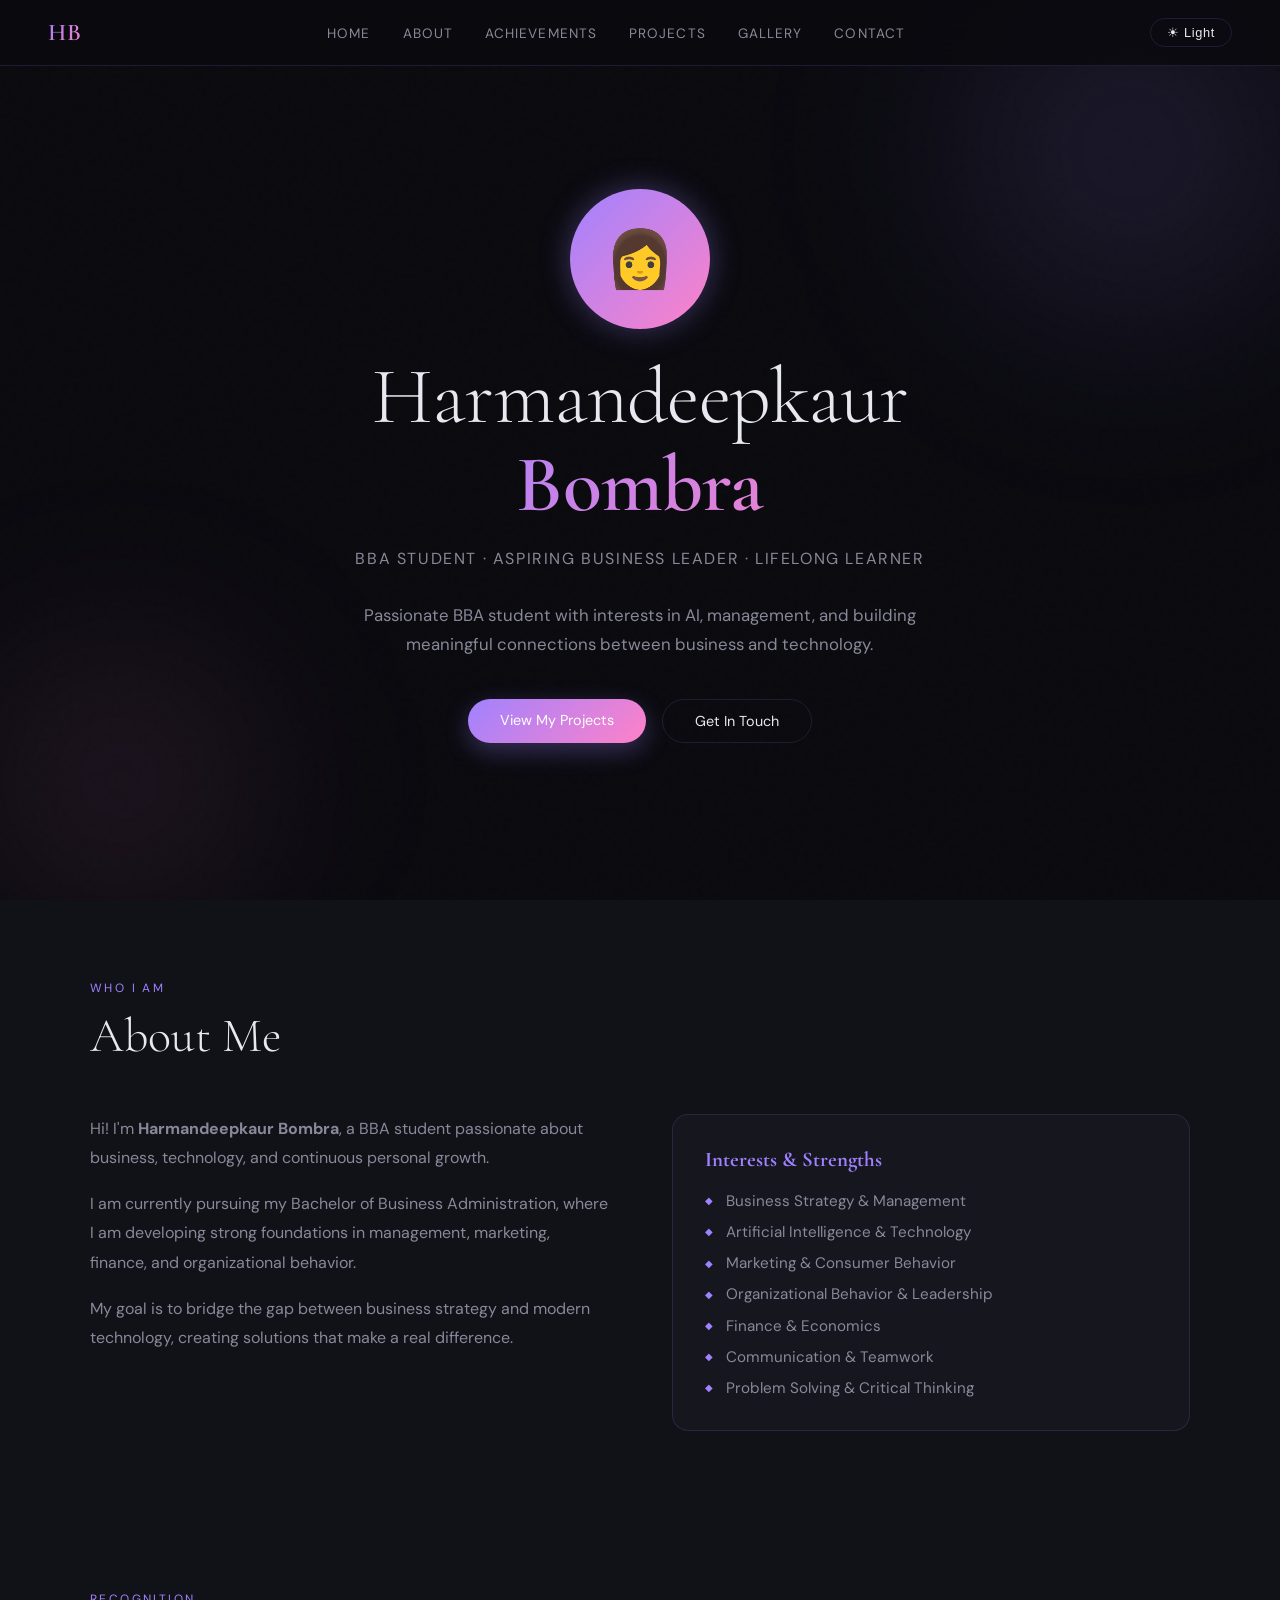
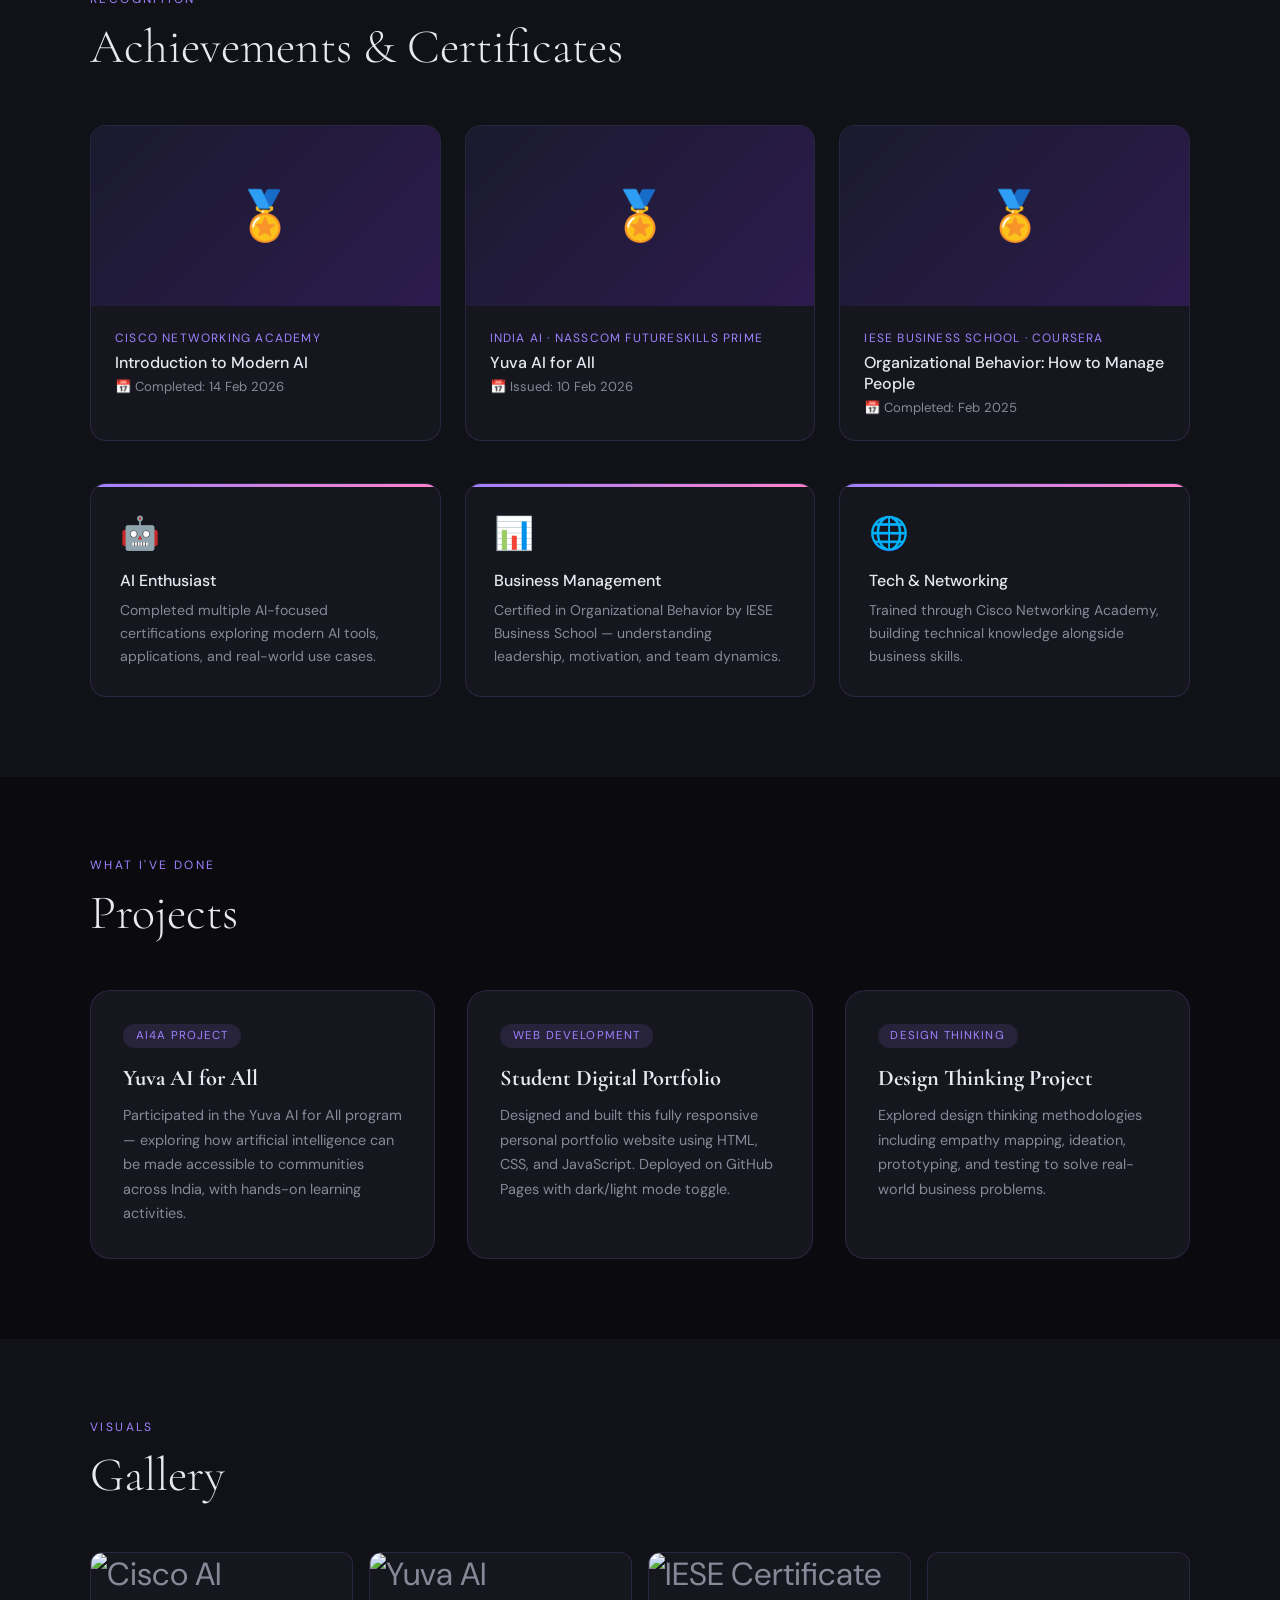
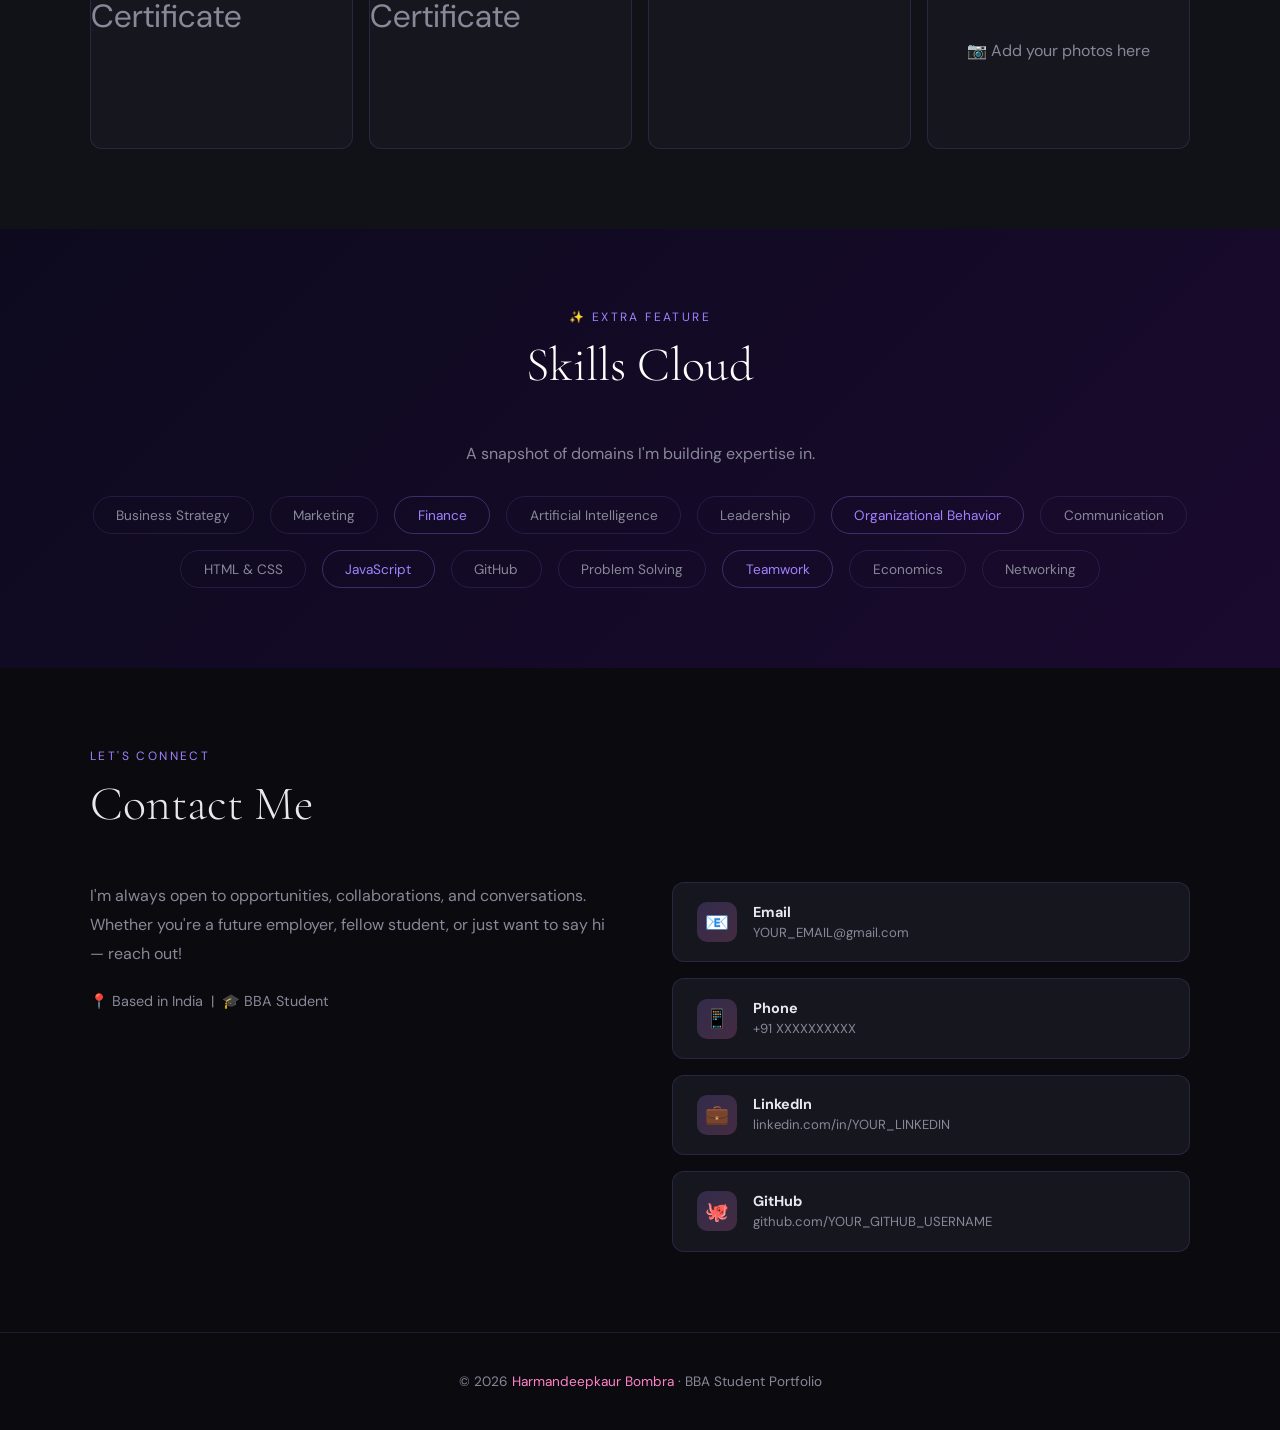
==== index.html @ fedda784 "Update index.html" ====
<!DOCTYPE html>
<html lang="en">
<head>
  <meta charset="UTF-8" />
  <meta name="viewport" content="width=device-width, initial-scale=1.0"/>
  <title>Harmandeepkaur Bombra | Portfolio</title>
  <link href="https://fonts.googleapis.com/css2?family=Cormorant+Garamond:ital,wght@0,300;0,400;0,600;1,300&family=DM+Sans:wght@300;400;500&display=swap" rel="stylesheet"/>
  <style>
    :root {
      --bg: #0a0a0f;
      --bg2: #111118;
      --card: #16161f;
      --border: rgba(160,130,255,0.15);
      --accent: #a082ff;
      --accent2: #ff82c8;
      --gold: #f5c842;
      --text: #e8e8f0;
      --muted: #888899;
      --white: #ffffff;
    }
    body.light {
      --bg: #f4f2ff;
      --bg2: #ede9ff;
      --card: #ffffff;
      --border: rgba(120,80,220,0.18);
      --accent: #6a3fff;
      --accent2: #d63fa0;
      --gold: #c49c00;
      --text: #1a1a2e;
      --muted: #666677;
      --white: #1a1a2e;
    }
    * { margin:0; padding:0; box-sizing:border-box; }
    html { scroll-behavior: smooth; }
    body {
      font-family: 'DM Sans', sans-serif;
      background: var(--bg);
      color: var(--text);
      transition: background 0.4s, color 0.4s;
      overflow-x: hidden;
    }
    body::before {
      content:'';
      position:fixed;
      inset:0;
      background-image: url("data:image/svg+xml,%3Csvg viewBox='0 0 200 200' xmlns='http://www.w3.org/2000/svg'%3E%3Cfilter id='n'%3E%3CfeTurbulence type='fractalNoise' baseFrequency='0.9' numOctaves='4' stitchTiles='stitch'/%3E%3C/filter%3E%3Crect width='100%25' height='100%25' filter='url(%23n)' opacity='0.04'/%3E%3C/svg%3E");
      pointer-events:none;
      z-index:0;
      opacity:0.4;
    }
    nav {
      position: fixed;
      top:0; left:0; right:0;
      z-index:100;
      display:flex;
      align-items:center;
      justify-content:space-between;
      padding: 1.1rem 3rem;
      background: rgba(10,10,15,0.85);
      backdrop-filter: blur(18px);
      border-bottom: 1px solid var(--border);
      transition: background 0.4s;
    }
    body.light nav { background: rgba(244,242,255,0.88); }
    .nav-logo {
      font-family:'Cormorant Garamond',serif;
      font-size:1.5rem;
      font-weight:600;
      letter-spacing:0.04em;
      background: linear-gradient(135deg, var(--accent), var(--accent2));
      -webkit-background-clip:text;
      -webkit-text-fill-color:transparent;
    }
    .nav-links { display:flex; gap:2rem; list-style:none; }
    .nav-links a {
      text-decoration:none;
      color:var(--muted);
      font-size:0.85rem;
      letter-spacing:0.08em;
      text-transform:uppercase;
      transition: color 0.3s;
    }
    .nav-links a:hover { color: var(--accent); }
    .toggle-btn {
      background:none;
      border: 1px solid var(--border);
      color: var(--text);
      padding: 0.4rem 1rem;
      border-radius:30px;
      cursor:pointer;
      font-size:0.8rem;
      letter-spacing:0.05em;
      transition: all 0.3s;
    }
    .toggle-btn:hover { border-color: var(--accent); color: var(--accent); }
    #home {
      min-height:100vh;
      display:flex;
      align-items:center;
      justify-content:center;
      position:relative;
      padding: 6rem 2rem 4rem;
      overflow:hidden;
    }
    .hero-orb {
      position:absolute;
      border-radius:50%;
      filter:blur(90px);
      animation: pulse 6s ease-in-out infinite alternate;
    }
    .orb1 {
      width:500px; height:500px;
      background: radial-gradient(circle, rgba(160,130,255,0.18), transparent 70%);
      top:-100px; right:-100px;
    }
    .orb2 {
      width:400px; height:400px;
      background: radial-gradient(circle, rgba(255,130,200,0.14), transparent 70%);
      bottom:-80px; left:-80px;
      animation-delay: 3s;
    }
    @keyframes pulse {
      from { transform:scale(1) rotate(0deg); opacity:0.7; }
      to { transform:scale(1.15) rotate(10deg); opacity:1; }
    }
    .hero-inner {
      text-align:center;
      position:relative;
      z-index:1;
      animation: fadeUp 1s ease forwards;
    }
    @keyframes fadeUp {
      from { opacity:0; transform:translateY(40px); }
      to { opacity:1; transform:translateY(0); }
    }
    .hero-photo-placeholder {
      width:140px; height:140px;
      border-radius:50%;
      background: linear-gradient(135deg, var(--accent), var(--accent2));
      display:flex; align-items:center; justify-content:center;
      font-size:3.5rem;
      margin: 0 auto 1.5rem;
      box-shadow: 0 0 30px rgba(160,130,255,0.35);
      animation: fadeUp 1s ease 0.2s both;
    }
    /* TO ADD YOUR PHOTO: replace the div above with:
       <img src="your-photo.jpg" class="hero-photo" alt="My Photo"> 
       and use this style: */
    .hero-photo {
      width:140px; height:140px;
      border-radius:50%;
      object-fit:cover;
      border: 3px solid var(--accent);
      box-shadow: 0 0 30px rgba(160,130,255,0.35);
      margin: 0 auto 1.5rem;
      display:block;
      animation: fadeUp 1s ease 0.2s both;
    }
    .hero-name {
      font-family:'Cormorant Garamond',serif;
      font-size:clamp(2.8rem, 7vw, 5rem);
      font-weight:300;
      letter-spacing:-0.01em;
      line-height:1.1;
      animation: fadeUp 1s ease 0.3s both;
    }
    .hero-name span {
      background: linear-gradient(135deg, var(--accent), var(--accent2));
      -webkit-background-clip:text;
      -webkit-text-fill-color:transparent;
      display:block;
      font-weight:600;
    }
    .hero-tagline {
      color:var(--muted);
      font-size:1rem;
      letter-spacing:0.1em;
      text-transform:uppercase;
      margin: 1.2rem 0 2rem;
      animation: fadeUp 1s ease 0.45s both;
    }
    .hero-intro {
      max-width:560px;
      margin:0 auto 2.5rem;
      font-size:1.05rem;
      line-height:1.75;
      color:var(--muted);
      animation: fadeUp 1s ease 0.55s both;
    }
    .hero-cta {
      display:flex;
      gap:1rem;
      justify-content:center;
      flex-wrap:wrap;
      animation: fadeUp 1s ease 0.65s both;
    }
    .btn {
      padding:0.75rem 2rem;
      border-radius:50px;
      font-size:0.9rem;
      text-decoration:none;
      transition: all 0.3s;
      cursor:pointer;
      border:none;
      font-family:'DM Sans',sans-serif;
    }
    .btn-primary {
      background: linear-gradient(135deg, var(--accent), var(--accent2));
      color:#fff;
      box-shadow: 0 8px 25px rgba(160,130,255,0.3);
    }
    .btn-primary:hover { transform:translateY(-2px); box-shadow:0 12px 30px rgba(160,130,255,0.45); }
    .btn-outline {
      border:1px solid var(--border);
      color:var(--text);
      background:transparent;
    }
    .btn-outline:hover { border-color:var(--accent); color:var(--accent); }
    section { padding: 5rem 2rem; position:relative; z-index:1; }
    .container { max-width:1100px; margin:0 auto; }
    .section-label {
      font-size:0.75rem;
      letter-spacing:0.2em;
      text-transform:uppercase;
      color:var(--accent);
      margin-bottom:0.75rem;
    }
    .section-title {
      font-family:'Cormorant Garamond',serif;
      font-size:clamp(2rem,4vw,3rem);
      font-weight:300;
      margin-bottom:3rem;
      line-height:1.2;
    }
    #about { background: var(--bg2); }
    .about-grid {
      display:grid;
      grid-template-columns:1fr 1fr;
      gap:4rem;
      align-items:start;
    }
    @media(max-width:700px){ .about-grid { grid-template-columns:1fr; gap:2rem; } }
    .about-text p {
      color:var(--muted);
      line-height:1.85;
      margin-bottom:1rem;
      font-size:1rem;
    }
    .strengths-list { list-style:none; display:flex; flex-direction:column; gap:0.7rem; }
    .strengths-list li {
      display:flex; align-items:center; gap:0.8rem;
      color:var(--muted); font-size:0.95rem;
    }
    .strengths-list li::before { content:'◆'; color:var(--accent); font-size:0.6rem; flex-shrink:0; }
    .info-card {
      background:var(--card);
      border:1px solid var(--border);
      border-radius:16px;
      padding:2rem;
    }
    .info-card h3 {
      font-family:'Cormorant Garamond',serif;
      font-size:1.3rem;
      margin-bottom:1.2rem;
      color:var(--accent);
    }
    .achieve-grid { display:grid; grid-template-columns:repeat(auto-fit, minmax(260px,1fr)); gap:1.5rem; }
    .achieve-card {
      background:var(--card);
      border:1px solid var(--border);
      border-radius:16px;
      padding:1.8rem;
      transition: transform 0.3s, border-color 0.3s, box-shadow 0.3s;
      position:relative;
      overflow:hidden;
    }
    .achieve-card::before {
      content:'';
      position:absolute;
      top:0; left:0; right:0;
      height:3px;
      background: linear-gradient(90deg, var(--accent), var(--accent2));
    }
    .achieve-card:hover { transform:translateY(-4px); border-color:var(--accent); box-shadow:0 12px 35px rgba(160,130,255,0.18); }
    .achieve-icon { font-size:2rem; margin-bottom:1rem; }
    .achieve-card h3 { font-size:1rem; font-weight:500; margin-bottom:0.5rem; }
    .achieve-card p { color:var(--muted); font-size:0.88rem; line-height:1.6; }
    #achievements { background: var(--bg2); }
    .cert-grid { display:grid; grid-template-columns:repeat(auto-fit, minmax(300px,1fr)); gap:1.5rem; }
    .cert-card {
      background:var(--card);
      border:1px solid var(--border);
      border-radius:16px;
      overflow:hidden;
      transition: transform 0.3s, box-shadow 0.3s;
    }
    .cert-card:hover { transform:translateY(-4px); box-shadow:0 16px 40px rgba(160,130,255,0.2); }
    .cert-img {
      width:100%; height:180px;
      object-fit:cover;
      background: linear-gradient(135deg, #1a1a2e, #2d1b4e);
      display:flex; align-items:center; justify-content:center;
      font-size:3rem;
    }
    .cert-img img { width:100%; height:100%; object-fit:cover; }
    .cert-body { padding:1.5rem; }
    .cert-org { font-size:0.75rem; letter-spacing:0.1em; text-transform:uppercase; color:var(--accent); margin-bottom:0.4rem; }
    .cert-title { font-size:1rem; font-weight:500; margin-bottom:0.3rem; }
    .cert-date { color:var(--muted); font-size:0.82rem; }
    .projects-grid { display:grid; grid-template-columns:repeat(auto-fit, minmax(320px,1fr)); gap:2rem; }
    .project-card {
      background:var(--card);
      border:1px solid var(--border);
      border-radius:20px;
      padding:2rem;
      transition: all 0.35s;
      position:relative;
      overflow:hidden;
    }
    .project-card::after {
      content:'';
      position:absolute; inset:0;
      background: linear-gradient(135deg, rgba(160,130,255,0.06), rgba(255,130,200,0.04));
      opacity:0; transition:opacity 0.35s;
    }
    .project-card:hover { transform:translateY(-5px); border-color:rgba(160,130,255,0.4); }
    .project-card:hover::after { opacity:1; }
    .project-tag {
      display:inline-block;
      background:rgba(160,130,255,0.12);
      color:var(--accent);
      font-size:0.72rem;
      letter-spacing:0.1em;
      text-transform:uppercase;
      padding:0.3rem 0.8rem;
      border-radius:30px;
      margin-bottom:1rem;
    }
    .project-card h3 { font-family:'Cormorant Garamond',serif; font-size:1.4rem; margin-bottom:0.75rem; }
    .project-card p { color:var(--muted); font-size:0.9rem; line-height:1.7; }
    #gallery { background: var(--bg2); }
    .gallery-grid { display:grid; grid-template-columns:repeat(auto-fill, minmax(220px,1fr)); gap:1rem; }
    .gallery-item {
      border-radius:12px; overflow:hidden; aspect-ratio:4/3;
      background:var(--card); border:1px solid var(--border);
      transition: transform 0.3s;
      display:flex; align-items:center; justify-content:center;
      font-size:2rem; color:var(--muted);
    }
    .gallery-item:hover { transform:scale(1.03); }
    .gallery-item img { width:100%; height:100%; object-fit:cover; }
    .contact-grid { display:grid; grid-template-columns:1fr 1fr; gap:4rem; align-items:start; }
    @media(max-width:700px){ .contact-grid { grid-template-columns:1fr; gap:2rem; } }
    .contact-links { display:flex; flex-direction:column; gap:1rem; }
    .contact-link {
      display:flex; align-items:center; gap:1rem;
      padding:1.2rem 1.5rem;
      background:var(--card); border:1px solid var(--border);
      border-radius:12px; text-decoration:none; color:var(--text);
      transition: all 0.3s;
    }
    .contact-link:hover { border-color:var(--accent); transform:translateX(4px); }
    .contact-link-icon {
      width:40px; height:40px; border-radius:10px;
      background: linear-gradient(135deg, rgba(160,130,255,0.2), rgba(255,130,200,0.2));
      display:flex; align-items:center; justify-content:center;
      font-size:1.2rem; flex-shrink:0;
    }
    .contact-link-info strong { display:block; font-size:0.9rem; }
    .contact-link-info span { color:var(--muted); font-size:0.82rem; }
    #extra {
      background: linear-gradient(135deg, #0d0a1e 0%, #1a0a2e 100%);
      text-align:center; overflow:hidden; position:relative;
    }
    .floating-words { display:flex; flex-wrap:wrap; gap:1rem; justify-content:center; margin-top:2rem; }
    .floating-word {
      padding:0.6rem 1.4rem; border-radius:30px; font-size:0.85rem;
      border:1px solid var(--border); color:var(--muted);
      animation: float 3s ease-in-out infinite alternate;
    }
    .floating-word:nth-child(2n) { animation-delay:0.5s; }
    .floating-word:nth-child(3n) { animation-delay:1s; border-color:rgba(160,130,255,0.3); color:var(--accent); }
    .floating-word:nth-child(5n) { animation-delay:1.5s; }
    @keyframes float {
      from { transform:translateY(0); }
      to { transform:translateY(-10px); }
    }
    footer {
      text-align:center; padding:2.5rem 2rem;
      border-top:1px solid var(--border);
      color:var(--muted); font-size:0.85rem;
      position:relative; z-index:1;
    }
    footer span { color:var(--accent2); }
    .reveal { opacity:0; transform:translateY(30px); transition: opacity 0.7s ease, transform 0.7s ease; }
    .reveal.visible { opacity:1; transform:translateY(0); }
    @media(max-width:700px){ nav { padding:1rem 1.5rem; } .nav-links { display:none; } section { padding:3.5rem 1.2rem; } }
  </style>
</head>
<body>

<nav>
  <div class="nav-logo">HB</div>
  <ul class="nav-links">
    <li><a href="#home">Home</a></li>
    <li><a href="#about">About</a></li>
    <li><a href="#achievements">Achievements</a></li>
    <li><a href="#projects">Projects</a></li>
    <li><a href="#gallery">Gallery</a></li>
    <li><a href="#contact">Contact</a></li>
  </ul>
  <button class="toggle-btn" onclick="toggleDark()">☀ Light</button>
</nav>

<!-- ========== HOME ========== -->
<section id="home">
  <div class="hero-orb orb1"></div>
  <div class="hero-orb orb2"></div>
  <div class="hero-inner">

    <!-- YOUR PHOTO: Replace the div below with your actual photo -->
    <!-- Option 1: Use emoji placeholder (current) -->
    <div class="hero-photo-placeholder">👩</div>
    <!-- Option 2: Use your actual photo — delete the div above and uncomment below -->
    <!-- <img src="your-photo.jpg" class="hero-photo" alt="Harmandeepkaur Bombra"> -->

    <h1 class="hero-name">
      Harmandeepkaur
      <span>Bombra</span>
    </h1>
    <p class="hero-tagline">BBA Student · Aspiring Business Leader · Lifelong Learner</p>
    <p class="hero-intro">
      <!-- EDIT THIS: Write 1-2 sentences about yourself -->
      Passionate BBA student with interests in AI, management, and building
      meaningful connections between business and technology.
    </p>
    <div class="hero-cta">
      <a href="#projects" class="btn btn-primary">View My Projects</a>
      <a href="#contact" class="btn btn-outline">Get In Touch</a>
    </div>
  </div>
</section>

<!-- ========== ABOUT ========== -->
<section id="about">
  <div class="container">
    <p class="section-label reveal">Who I Am</p>
    <h2 class="section-title reveal">About Me</h2>
    <div class="about-grid">
      <div class="about-text reveal">
        <!-- EDIT THIS: Replace with your own details -->
        <p>
          Hi! I'm <strong>Harmandeepkaur Bombra</strong>, a BBA student passionate about
          business, technology, and continuous personal growth.
        </p>
        <p>
          <!-- Add your education details here -->
          I am currently pursuing my Bachelor of Business Administration,
          where I am developing strong foundations in management, marketing,
          finance, and organizational behavior.
        </p>
        <p>
          <!-- Add your goals here -->
          My goal is to bridge the gap between business strategy and modern technology,
          creating solutions that make a real difference.
        </p>
      </div>
      <div class="info-card reveal">
        <h3>Interests & Strengths</h3>
        <ul class="strengths-list">
          <!-- EDIT THIS: Add/remove your own strengths -->
          <li>Business Strategy & Management</li>
          <li>Artificial Intelligence & Technology</li>
          <li>Marketing & Consumer Behavior</li>
          <li>Organizational Behavior & Leadership</li>
          <li>Finance & Economics</li>
          <li>Communication & Teamwork</li>
          <li>Problem Solving & Critical Thinking</li>
        </ul>
      </div>
    </div>
  </div>
</section>

<!-- ========== ACHIEVEMENTS ========== -->
<section id="achievements">
  <div class="container">
    <p class="section-label reveal">Recognition</p>
    <h2 class="section-title reveal">Achievements & Certificates</h2>

    <div class="cert-grid">

      <!-- CERTIFICATE 1 -->
      <div class="cert-card reveal">
        <div class="cert-img">
          <!-- Make sure INTRO.png is in the same folder as this index.html -->
          <img src="INTRO.png" alt="Cisco AI Certificate" onerror="this.parentElement.innerHTML='🏅'"/>
        </div>
        <div class="cert-body">
          <p class="cert-org">Cisco Networking Academy</p>
          <h3 class="cert-title">Introduction to Modern AI</h3>
          <p class="cert-date">📅 Completed: 14 Feb 2026</p>
        </div>
      </div>

      <!-- CERTIFICATE 2 -->
      <div class="cert-card reveal">
        <div class="cert-img">
          <!-- Make sure YUVA_AI.jpeg is in the same folder as this index.html -->
          <img src="YUVA_AI.jpeg" alt="Yuva AI Certificate" onerror="this.parentElement.innerHTML='🏅'"/>
        </div>
        <div class="cert-body">
          <p class="cert-org">INDIA Ai · Nasscom FutureSkills Prime</p>
          <h3 class="cert-title">Yuva AI for All</h3>
          <p class="cert-date">📅 Issued: 10 Feb 2026</p>
        </div>
      </div>

      <!-- CERTIFICATE 3 -->
      <div class="cert-card reveal">
        <div class="cert-img">
          <!-- Make sure Screenshot_2026-05-01_112155.png is in the same folder -->
          <img src="Screenshot_2026-05-01_112155.png" alt="IESE Certificate" onerror="this.parentElement.innerHTML='🏅'"/>
        </div>
        <div class="cert-body">
          <p class="cert-org">IESE Business School · Coursera</p>
          <h3 class="cert-title">Organizational Behavior: How to Manage People</h3>
          <p class="cert-date">📅 Completed: Feb 2025</p>
        </div>
      </div>

      <!-- ADD MORE CERTIFICATES HERE — copy the block above and paste -->

    </div>

    <br/><br/>
    <div class="achieve-grid">
      <!-- EDIT: Change these achievement cards to match yours -->
      <div class="achieve-card reveal">
        <div class="achieve-icon">🤖</div>
        <h3>AI Enthusiast</h3>
        <p>Completed multiple AI-focused certifications exploring modern AI tools, applications, and real-world use cases.</p>
      </div>
      <div class="achieve-card reveal">
        <div class="achieve-icon">📊</div>
        <h3>Business Management</h3>
        <p>Certified in Organizational Behavior by IESE Business School — understanding leadership, motivation, and team dynamics.</p>
      </div>
      <div class="achieve-card reveal">
        <div class="achieve-icon">🌐</div>
        <h3>Tech & Networking</h3>
        <p>Trained through Cisco Networking Academy, building technical knowledge alongside business skills.</p>
      </div>
      <!-- ADD MORE achievement cards here if needed -->
    </div>

  </div>
</section>

<!-- ========== PROJECTS ========== -->
<section id="projects">
  <div class="container">
    <p class="section-label reveal">What I've Done</p>
    <h2 class="section-title reveal">Projects</h2>

    <div class="projects-grid">

      <!-- PROJECT 1 — EDIT or replace with your real projects -->
      <div class="project-card reveal">
        <span class="project-tag">AI4A Project</span>
        <h3>Yuva AI for All</h3>
        <p>
          Participated in the Yuva AI for All program — exploring how artificial intelligence
          can be made accessible to communities across India, with hands-on learning activities.
        </p>
      </div>

      <!-- PROJECT 2 -->
      <div class="project-card reveal">
        <span class="project-tag">Web Development</span>
        <h3>Student Digital Portfolio</h3>
        <p>
          Designed and built this fully responsive personal portfolio website using
          HTML, CSS, and JavaScript. Deployed on GitHub Pages with dark/light mode toggle.
        </p>
      </div>

      <!-- PROJECT 3 -->
      <div class="project-card reveal">
        <span class="project-tag">Design Thinking</span>
        <h3>Design Thinking Project</h3>
        <p>
          <!-- EDIT: Replace with your actual Design Thinking project details -->
          Explored design thinking methodologies including empathy mapping, ideation,
          prototyping, and testing to solve real-world business problems.
        </p>
      </div>

      <!-- ADD MORE PROJECTS: Copy any project-card block above and paste here -->

    </div>
  </div>
</section>

<!-- ========== GALLERY ========== -->
<section id="gallery">
  <div class="container">
    <p class="section-label reveal">Visuals</p>
    <h2 class="section-title reveal">Gallery</h2>
    <div class="gallery-grid">

      <!-- These show your certificate images -->
      <div class="gallery-item reveal">
        <img src="INTRO.png" alt="Cisco AI Certificate" onerror="this.innerHTML='🏅'"/>
      </div>
      <div class="gallery-item reveal">
        <img src="YUVA_AI.jpeg" alt="Yuva AI Certificate" onerror="this.innerHTML='🏅'"/>
      </div>
      <div class="gallery-item reveal">
        <img src="Screenshot_2026-05-01_112155.png" alt="IESE Certificate" onerror="this.innerHTML='🏅'"/>
      </div>

      <!-- ADD YOUR PERSONAL PHOTOS BELOW -->
      <!-- Copy this block and change the src to your photo filename: -->
      <!-- <div class="gallery-item reveal"><img src="your-photo.jpg" alt="My Photo"/></div> -->

      <div class="gallery-item reveal" style="font-size:1rem;padding:1rem;text-align:center;">
        📷 Add your photos here
      </div>

    </div>
  </div>
</section>

<!-- ========== ANIMATED SKILLS SECTION (Extra Feature) ========== -->
<section id="extra">
  <div class="container">
    <p class="section-label reveal">✨ Extra Feature</p>
    <h2 class="section-title reveal" style="color:#fff;">Skills Cloud</h2>
    <p style="color:var(--muted);max-width:500px;margin:0 auto;text-align:center;" class="reveal">
      A snapshot of domains I'm building expertise in.
    </p>
    <div class="floating-words reveal">
      <!-- EDIT: Add/remove your own skills here -->
      <span class="floating-word">Business Strategy</span>
      <span class="floating-word">Marketing</span>
      <span class="floating-word">Finance</span>
      <span class="floating-word">Artificial Intelligence</span>
      <span class="floating-word">Leadership</span>
      <span class="floating-word">Organizational Behavior</span>
      <span class="floating-word">Communication</span>
      <span class="floating-word">HTML & CSS</span>
      <span class="floating-word">JavaScript</span>
      <span class="floating-word">GitHub</span>
      <span class="floating-word">Problem Solving</span>
      <span class="floating-word">Teamwork</span>
      <span class="floating-word">Economics</span>
      <span class="floating-word">Networking</span>
    </div>
  </div>
</section>

<!-- ========== CONTACT ========== -->
<section id="contact">
  <div class="container">
    <p class="section-label reveal">Let's Connect</p>
    <h2 class="section-title reveal">Contact Me</h2>
    <div class="contact-grid">
      <div class="reveal">
        <p style="color:var(--muted);line-height:1.8;margin-bottom:1.5rem;">
          <!-- EDIT: Write your contact intro -->
          I'm always open to opportunities, collaborations, and conversations.
          Whether you're a future employer, fellow student, or just want to say hi — reach out!
        </p>
        <p style="color:var(--muted);font-size:0.9rem;">
          📍 Based in India &nbsp;|&nbsp; 🎓 BBA Student
        </p>
      </div>
      <div class="contact-links reveal">

        <!-- EDIT: Replace all placeholder values below with your real details -->

        <a href="mailto:YOUR_EMAIL@gmail.com" class="contact-link">
          <div class="contact-link-icon">📧</div>
          <div class="contact-link-info">
            <strong>Email</strong>
            <span>YOUR_EMAIL@gmail.com</span>
          </div>
        </a>

        <a href="tel:+91XXXXXXXXXX" class="contact-link">
          <div class="contact-link-icon">📱</div>
          <div class="contact-link-info">
            <strong>Phone</strong>
            <span>+91 XXXXXXXXXX</span>
          </div>
        </a>

        <a href="https://linkedin.com/in/YOUR_LINKEDIN" target="_blank" class="contact-link">
          <div class="contact-link-icon">💼</div>
          <div class="contact-link-info">
            <strong>LinkedIn</strong>
            <span>linkedin.com/in/YOUR_LINKEDIN</span>
          </div>
        </a>

        <a href="https://github.com/YOUR_GITHUB_USERNAME" target="_blank" class="contact-link">
          <div class="contact-link-icon">🐙</div>
          <div class="contact-link-info">
            <strong>GitHub</strong>
            <span>github.com/YOUR_GITHUB_USERNAME</span>
          </div>
        </a>

      </div>
    </div>
  </div>
</section>

<footer>
  <p>© 2026 <span>Harmandeepkaur Bombra</span> · BBA Student Portfolio</p>
</footer>

<script>
  // DARK / LIGHT MODE TOGGLE
  function toggleDark() {
    document.body.classList.toggle('light');
    const btn = document.querySelector('.toggle-btn');
    btn.textContent = document.body.classList.contains('light') ? '🌙 Dark' : '☀ Light';
  }

  // SCROLL REVEAL ANIMATION
  const reveals = document.querySelectorAll('.reveal');
  const observer = new IntersectionObserver((entries) => {
    entries.forEach((entry, i) => {
      if (entry.isIntersecting) {
        setTimeout(() => entry.target.classList.add('visible'), i * 80);
        observer.unobserve(entry.target);
      }
    });
  }, { threshold: 0.1 });
  reveals.forEach(el => observer.observe(el));
</script>
</body>
</html>
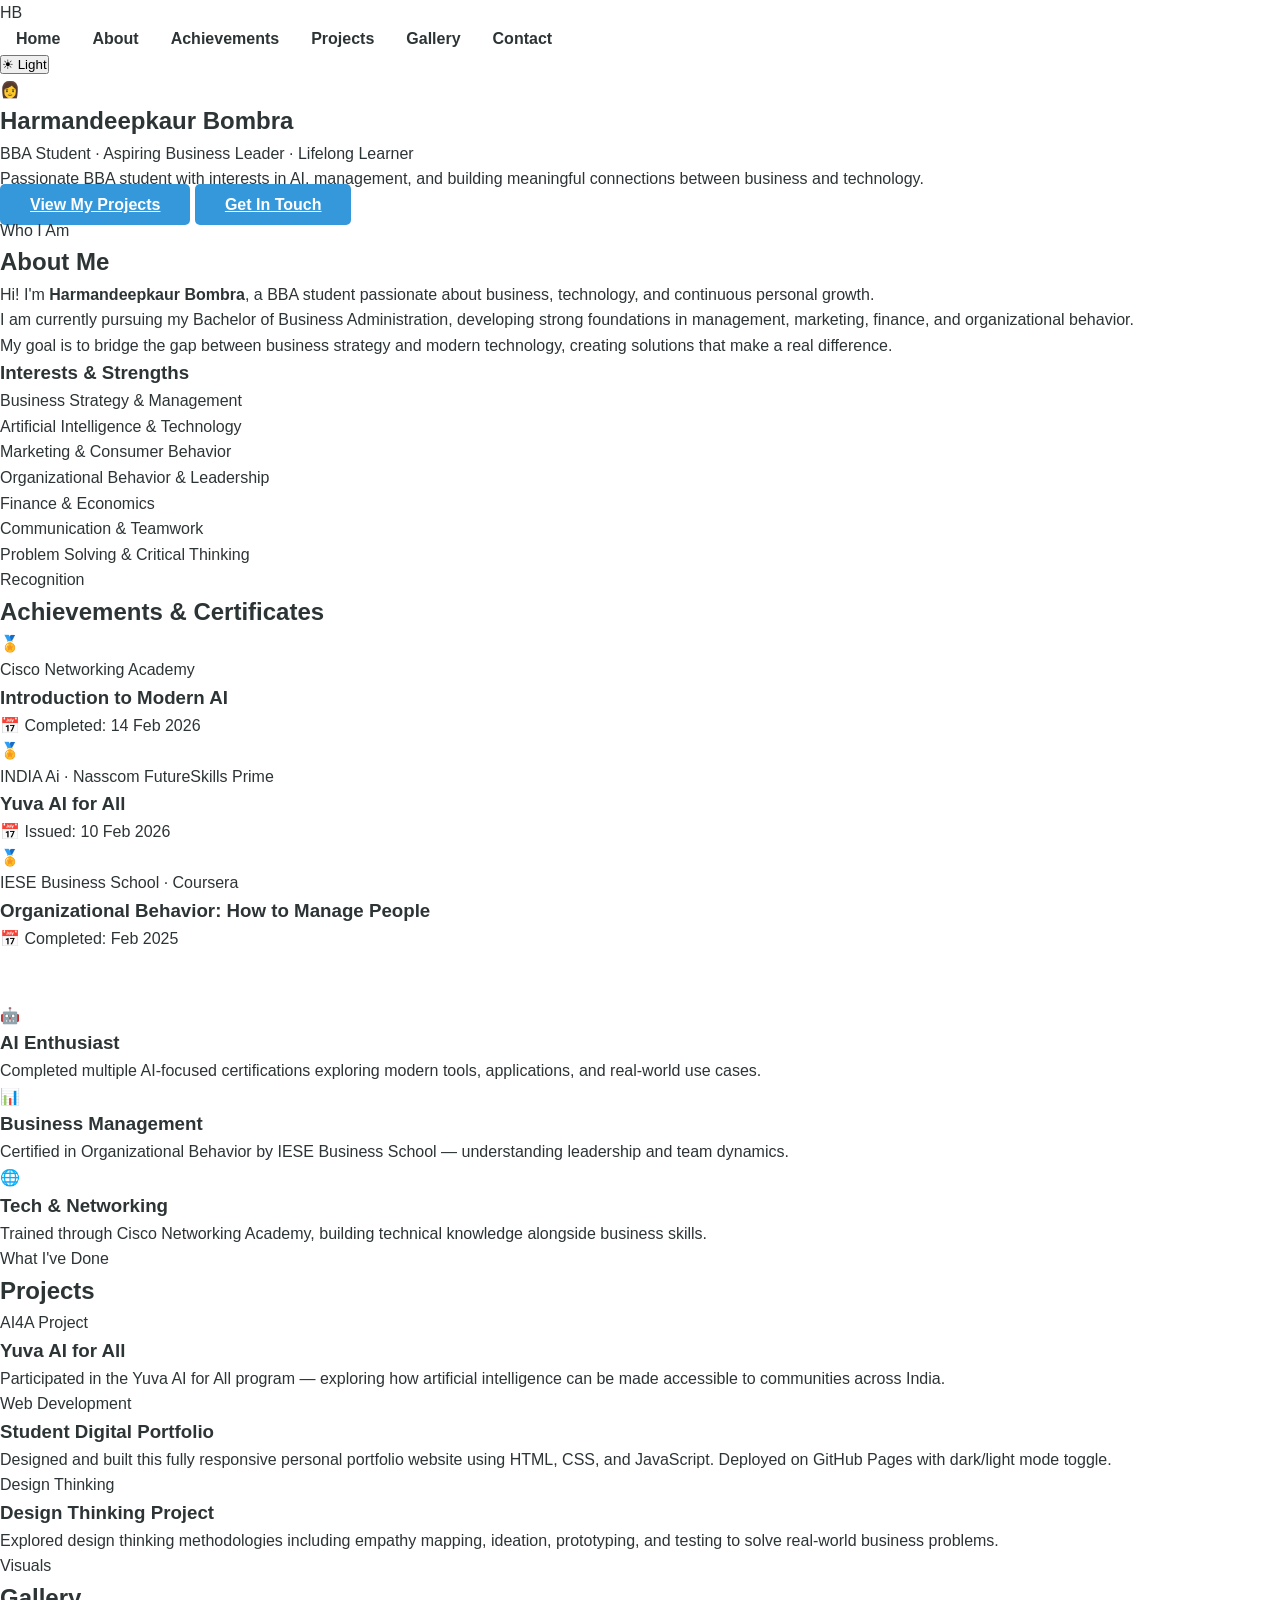
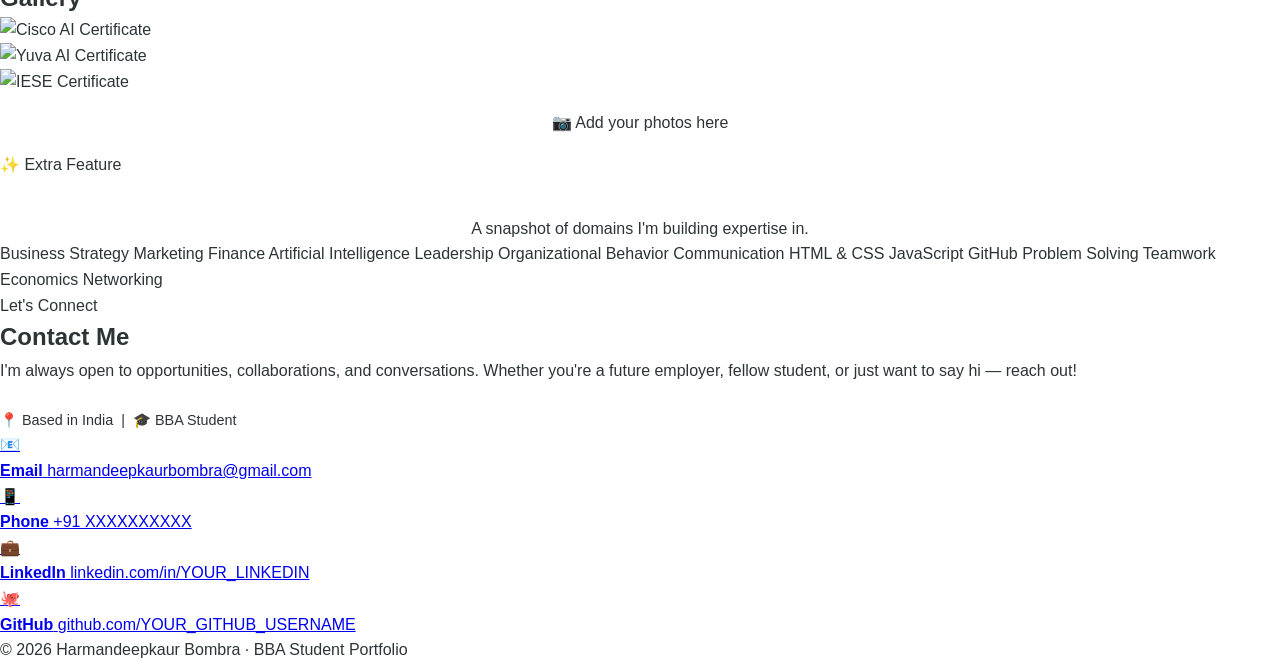
==== commit 57559248: "Update print statement from 'Hello' to 'Goodbye'" ====
--- a/index.html
+++ b/index.html
@@ -5,400 +5,11 @@
   <meta name="viewport" content="width=device-width, initial-scale=1.0"/>
   <title>Harmandeepkaur Bombra | Portfolio</title>
   <link href="https://fonts.googleapis.com/css2?family=Cormorant+Garamond:ital,wght@0,300;0,400;0,600;1,300&family=DM+Sans:wght@300;400;500&display=swap" rel="stylesheet"/>
-  <style>
-    :root {
-      --bg: #0a0a0f;
-      --bg2: #111118;
-      --card: #16161f;
-      --border: rgba(160,130,255,0.15);
-      --accent: #a082ff;
-      --accent2: #ff82c8;
-      --gold: #f5c842;
-      --text: #e8e8f0;
-      --muted: #888899;
-      --white: #ffffff;
-    }
-    body.light {
-      --bg: #f4f2ff;
-      --bg2: #ede9ff;
-      --card: #ffffff;
-      --border: rgba(120,80,220,0.18);
-      --accent: #6a3fff;
-      --accent2: #d63fa0;
-      --gold: #c49c00;
-      --text: #1a1a2e;
-      --muted: #666677;
-      --white: #1a1a2e;
-    }
-    * { margin:0; padding:0; box-sizing:border-box; }
-    html { scroll-behavior: smooth; }
-    body {
-      font-family: 'DM Sans', sans-serif;
-      background: var(--bg);
-      color: var(--text);
-      transition: background 0.4s, color 0.4s;
-      overflow-x: hidden;
-    }
-    body::before {
-      content:'';
-      position:fixed;
-      inset:0;
-      background-image: url("data:image/svg+xml,%3Csvg viewBox='0 0 200 200' xmlns='http://www.w3.org/2000/svg'%3E%3Cfilter id='n'%3E%3CfeTurbulence type='fractalNoise' baseFrequency='0.9' numOctaves='4' stitchTiles='stitch'/%3E%3C/filter%3E%3Crect width='100%25' height='100%25' filter='url(%23n)' opacity='0.04'/%3E%3C/svg%3E");
-      pointer-events:none;
-      z-index:0;
-      opacity:0.4;
-    }
-    nav {
-      position: fixed;
-      top:0; left:0; right:0;
-      z-index:100;
-      display:flex;
-      align-items:center;
-      justify-content:space-between;
-      padding: 1.1rem 3rem;
-      background: rgba(10,10,15,0.85);
-      backdrop-filter: blur(18px);
-      border-bottom: 1px solid var(--border);
-      transition: background 0.4s;
-    }
-    body.light nav { background: rgba(244,242,255,0.88); }
-    .nav-logo {
-      font-family:'Cormorant Garamond',serif;
-      font-size:1.5rem;
-      font-weight:600;
-      letter-spacing:0.04em;
-      background: linear-gradient(135deg, var(--accent), var(--accent2));
-      -webkit-background-clip:text;
-      -webkit-text-fill-color:transparent;
-    }
-    .nav-links { display:flex; gap:2rem; list-style:none; }
-    .nav-links a {
-      text-decoration:none;
-      color:var(--muted);
-      font-size:0.85rem;
-      letter-spacing:0.08em;
-      text-transform:uppercase;
-      transition: color 0.3s;
-    }
-    .nav-links a:hover { color: var(--accent); }
-    .toggle-btn {
-      background:none;
-      border: 1px solid var(--border);
-      color: var(--text);
-      padding: 0.4rem 1rem;
-      border-radius:30px;
-      cursor:pointer;
-      font-size:0.8rem;
-      letter-spacing:0.05em;
-      transition: all 0.3s;
-    }
-    .toggle-btn:hover { border-color: var(--accent); color: var(--accent); }
-    #home {
-      min-height:100vh;
-      display:flex;
-      align-items:center;
-      justify-content:center;
-      position:relative;
-      padding: 6rem 2rem 4rem;
-      overflow:hidden;
-    }
-    .hero-orb {
-      position:absolute;
-      border-radius:50%;
-      filter:blur(90px);
-      animation: pulse 6s ease-in-out infinite alternate;
-    }
-    .orb1 {
-      width:500px; height:500px;
-      background: radial-gradient(circle, rgba(160,130,255,0.18), transparent 70%);
-      top:-100px; right:-100px;
-    }
-    .orb2 {
-      width:400px; height:400px;
-      background: radial-gradient(circle, rgba(255,130,200,0.14), transparent 70%);
-      bottom:-80px; left:-80px;
-      animation-delay: 3s;
-    }
-    @keyframes pulse {
-      from { transform:scale(1) rotate(0deg); opacity:0.7; }
-      to { transform:scale(1.15) rotate(10deg); opacity:1; }
-    }
-    .hero-inner {
-      text-align:center;
-      position:relative;
-      z-index:1;
-      animation: fadeUp 1s ease forwards;
-    }
-    @keyframes fadeUp {
-      from { opacity:0; transform:translateY(40px); }
-      to { opacity:1; transform:translateY(0); }
-    }
-    .hero-photo-placeholder {
-      width:140px; height:140px;
-      border-radius:50%;
-      background: linear-gradient(135deg, var(--accent), var(--accent2));
-      display:flex; align-items:center; justify-content:center;
-      font-size:3.5rem;
-      margin: 0 auto 1.5rem;
-      box-shadow: 0 0 30px rgba(160,130,255,0.35);
-      animation: fadeUp 1s ease 0.2s both;
-    }
-    /* TO ADD YOUR PHOTO: replace the div above with:
-       <img src="your-photo.jpg" class="hero-photo" alt="My Photo"> 
-       and use this style: */
-    .hero-photo {
-      width:140px; height:140px;
-      border-radius:50%;
-      object-fit:cover;
-      border: 3px solid var(--accent);
-      box-shadow: 0 0 30px rgba(160,130,255,0.35);
-      margin: 0 auto 1.5rem;
-      display:block;
-      animation: fadeUp 1s ease 0.2s both;
-    }
-    .hero-name {
-      font-family:'Cormorant Garamond',serif;
-      font-size:clamp(2.8rem, 7vw, 5rem);
-      font-weight:300;
-      letter-spacing:-0.01em;
-      line-height:1.1;
-      animation: fadeUp 1s ease 0.3s both;
-    }
-    .hero-name span {
-      background: linear-gradient(135deg, var(--accent), var(--accent2));
-      -webkit-background-clip:text;
-      -webkit-text-fill-color:transparent;
-      display:block;
-      font-weight:600;
-    }
-    .hero-tagline {
-      color:var(--muted);
-      font-size:1rem;
-      letter-spacing:0.1em;
-      text-transform:uppercase;
-      margin: 1.2rem 0 2rem;
-      animation: fadeUp 1s ease 0.45s both;
-    }
-    .hero-intro {
-      max-width:560px;
-      margin:0 auto 2.5rem;
-      font-size:1.05rem;
-      line-height:1.75;
-      color:var(--muted);
-      animation: fadeUp 1s ease 0.55s both;
-    }
-    .hero-cta {
-      display:flex;
-      gap:1rem;
-      justify-content:center;
-      flex-wrap:wrap;
-      animation: fadeUp 1s ease 0.65s both;
-    }
-    .btn {
-      padding:0.75rem 2rem;
-      border-radius:50px;
-      font-size:0.9rem;
-      text-decoration:none;
-      transition: all 0.3s;
-      cursor:pointer;
-      border:none;
-      font-family:'DM Sans',sans-serif;
-    }
-    .btn-primary {
-      background: linear-gradient(135deg, var(--accent), var(--accent2));
-      color:#fff;
-      box-shadow: 0 8px 25px rgba(160,130,255,0.3);
-    }
-    .btn-primary:hover { transform:translateY(-2px); box-shadow:0 12px 30px rgba(160,130,255,0.45); }
-    .btn-outline {
-      border:1px solid var(--border);
-      color:var(--text);
-      background:transparent;
-    }
-    .btn-outline:hover { border-color:var(--accent); color:var(--accent); }
-    section { padding: 5rem 2rem; position:relative; z-index:1; }
-    .container { max-width:1100px; margin:0 auto; }
-    .section-label {
-      font-size:0.75rem;
-      letter-spacing:0.2em;
-      text-transform:uppercase;
-      color:var(--accent);
-      margin-bottom:0.75rem;
-    }
-    .section-title {
-      font-family:'Cormorant Garamond',serif;
-      font-size:clamp(2rem,4vw,3rem);
-      font-weight:300;
-      margin-bottom:3rem;
-      line-height:1.2;
-    }
-    #about { background: var(--bg2); }
-    .about-grid {
-      display:grid;
-      grid-template-columns:1fr 1fr;
-      gap:4rem;
-      align-items:start;
-    }
-    @media(max-width:700px){ .about-grid { grid-template-columns:1fr; gap:2rem; } }
-    .about-text p {
-      color:var(--muted);
-      line-height:1.85;
-      margin-bottom:1rem;
-      font-size:1rem;
-    }
-    .strengths-list { list-style:none; display:flex; flex-direction:column; gap:0.7rem; }
-    .strengths-list li {
-      display:flex; align-items:center; gap:0.8rem;
-      color:var(--muted); font-size:0.95rem;
-    }
-    .strengths-list li::before { content:'◆'; color:var(--accent); font-size:0.6rem; flex-shrink:0; }
-    .info-card {
-      background:var(--card);
-      border:1px solid var(--border);
-      border-radius:16px;
-      padding:2rem;
-    }
-    .info-card h3 {
-      font-family:'Cormorant Garamond',serif;
-      font-size:1.3rem;
-      margin-bottom:1.2rem;
-      color:var(--accent);
-    }
-    .achieve-grid { display:grid; grid-template-columns:repeat(auto-fit, minmax(260px,1fr)); gap:1.5rem; }
-    .achieve-card {
-      background:var(--card);
-      border:1px solid var(--border);
-      border-radius:16px;
-      padding:1.8rem;
-      transition: transform 0.3s, border-color 0.3s, box-shadow 0.3s;
-      position:relative;
-      overflow:hidden;
-    }
-    .achieve-card::before {
-      content:'';
-      position:absolute;
-      top:0; left:0; right:0;
-      height:3px;
-      background: linear-gradient(90deg, var(--accent), var(--accent2));
-    }
-    .achieve-card:hover { transform:translateY(-4px); border-color:var(--accent); box-shadow:0 12px 35px rgba(160,130,255,0.18); }
-    .achieve-icon { font-size:2rem; margin-bottom:1rem; }
-    .achieve-card h3 { font-size:1rem; font-weight:500; margin-bottom:0.5rem; }
-    .achieve-card p { color:var(--muted); font-size:0.88rem; line-height:1.6; }
-    #achievements { background: var(--bg2); }
-    .cert-grid { display:grid; grid-template-columns:repeat(auto-fit, minmax(300px,1fr)); gap:1.5rem; }
-    .cert-card {
-      background:var(--card);
-      border:1px solid var(--border);
-      border-radius:16px;
-      overflow:hidden;
-      transition: transform 0.3s, box-shadow 0.3s;
-    }
-    .cert-card:hover { transform:translateY(-4px); box-shadow:0 16px 40px rgba(160,130,255,0.2); }
-    .cert-img {
-      width:100%; height:180px;
-      object-fit:cover;
-      background: linear-gradient(135deg, #1a1a2e, #2d1b4e);
-      display:flex; align-items:center; justify-content:center;
-      font-size:3rem;
-    }
-    .cert-img img { width:100%; height:100%; object-fit:cover; }
-    .cert-body { padding:1.5rem; }
-    .cert-org { font-size:0.75rem; letter-spacing:0.1em; text-transform:uppercase; color:var(--accent); margin-bottom:0.4rem; }
-    .cert-title { font-size:1rem; font-weight:500; margin-bottom:0.3rem; }
-    .cert-date { color:var(--muted); font-size:0.82rem; }
-    .projects-grid { display:grid; grid-template-columns:repeat(auto-fit, minmax(320px,1fr)); gap:2rem; }
-    .project-card {
-      background:var(--card);
-      border:1px solid var(--border);
-      border-radius:20px;
-      padding:2rem;
-      transition: all 0.35s;
-      position:relative;
-      overflow:hidden;
-    }
-    .project-card::after {
-      content:'';
-      position:absolute; inset:0;
-      background: linear-gradient(135deg, rgba(160,130,255,0.06), rgba(255,130,200,0.04));
-      opacity:0; transition:opacity 0.35s;
-    }
-    .project-card:hover { transform:translateY(-5px); border-color:rgba(160,130,255,0.4); }
-    .project-card:hover::after { opacity:1; }
-    .project-tag {
-      display:inline-block;
-      background:rgba(160,130,255,0.12);
-      color:var(--accent);
-      font-size:0.72rem;
-      letter-spacing:0.1em;
-      text-transform:uppercase;
-      padding:0.3rem 0.8rem;
-      border-radius:30px;
-      margin-bottom:1rem;
-    }
-    .project-card h3 { font-family:'Cormorant Garamond',serif; font-size:1.4rem; margin-bottom:0.75rem; }
-    .project-card p { color:var(--muted); font-size:0.9rem; line-height:1.7; }
-    #gallery { background: var(--bg2); }
-    .gallery-grid { display:grid; grid-template-columns:repeat(auto-fill, minmax(220px,1fr)); gap:1rem; }
-    .gallery-item {
-      border-radius:12px; overflow:hidden; aspect-ratio:4/3;
-      background:var(--card); border:1px solid var(--border);
-      transition: transform 0.3s;
-      display:flex; align-items:center; justify-content:center;
-      font-size:2rem; color:var(--muted);
-    }
-    .gallery-item:hover { transform:scale(1.03); }
-    .gallery-item img { width:100%; height:100%; object-fit:cover; }
-    .contact-grid { display:grid; grid-template-columns:1fr 1fr; gap:4rem; align-items:start; }
-    @media(max-width:700px){ .contact-grid { grid-template-columns:1fr; gap:2rem; } }
-    .contact-links { display:flex; flex-direction:column; gap:1rem; }
-    .contact-link {
-      display:flex; align-items:center; gap:1rem;
-      padding:1.2rem 1.5rem;
-      background:var(--card); border:1px solid var(--border);
-      border-radius:12px; text-decoration:none; color:var(--text);
-      transition: all 0.3s;
-    }
-    .contact-link:hover { border-color:var(--accent); transform:translateX(4px); }
-    .contact-link-icon {
-      width:40px; height:40px; border-radius:10px;
-      background: linear-gradient(135deg, rgba(160,130,255,0.2), rgba(255,130,200,0.2));
-      display:flex; align-items:center; justify-content:center;
-      font-size:1.2rem; flex-shrink:0;
-    }
-    .contact-link-info strong { display:block; font-size:0.9rem; }
-    .contact-link-info span { color:var(--muted); font-size:0.82rem; }
-    #extra {
-      background: linear-gradient(135deg, #0d0a1e 0%, #1a0a2e 100%);
-      text-align:center; overflow:hidden; position:relative;
-    }
-    .floating-words { display:flex; flex-wrap:wrap; gap:1rem; justify-content:center; margin-top:2rem; }
-    .floating-word {
-      padding:0.6rem 1.4rem; border-radius:30px; font-size:0.85rem;
-      border:1px solid var(--border); color:var(--muted);
-      animation: float 3s ease-in-out infinite alternate;
-    }
-    .floating-word:nth-child(2n) { animation-delay:0.5s; }
-    .floating-word:nth-child(3n) { animation-delay:1s; border-color:rgba(160,130,255,0.3); color:var(--accent); }
-    .floating-word:nth-child(5n) { animation-delay:1.5s; }
-    @keyframes float {
-      from { transform:translateY(0); }
-      to { transform:translateY(-10px); }
-    }
-    footer {
-      text-align:center; padding:2.5rem 2rem;
-      border-top:1px solid var(--border);
-      color:var(--muted); font-size:0.85rem;
-      position:relative; z-index:1;
-    }
-    footer span { color:var(--accent2); }
-    .reveal { opacity:0; transform:translateY(30px); transition: opacity 0.7s ease, transform 0.7s ease; }
-    .reveal.visible { opacity:1; transform:translateY(0); }
-    @media(max-width:700px){ nav { padding:1rem 1.5rem; } .nav-links { display:none; } section { padding:3.5rem 1.2rem; } }
-  </style>
+  <link rel="stylesheet" href="style.css"/>
 </head>
 <body>
 
+<!-- ===== NAV ===== -->
 <nav>
   <div class="nav-logo">HB</div>
   <ul class="nav-links">
@@ -412,16 +23,16 @@
   <button class="toggle-btn" onclick="toggleDark()">☀ Light</button>
 </nav>
 
-<!-- ========== HOME ========== -->
+<!-- ===== HOME ===== -->
 <section id="home">
   <div class="hero-orb orb1"></div>
   <div class="hero-orb orb2"></div>
   <div class="hero-inner">
 
-    <!-- YOUR PHOTO: Replace the div below with your actual photo -->
-    <!-- Option 1: Use emoji placeholder (current) -->
+    <!-- YOUR PHOTO: Replace emoji div with your actual photo -->
+    <!-- Option 1: Emoji placeholder (current) -->
     <div class="hero-photo-placeholder">👩</div>
-    <!-- Option 2: Use your actual photo — delete the div above and uncomment below -->
+    <!-- Option 2: Your real photo — delete div above and uncomment below -->
     <!-- <img src="your-photo.jpg" class="hero-photo" alt="Harmandeepkaur Bombra"> -->
 
     <h1 class="hero-name">
@@ -430,7 +41,6 @@
     </h1>
     <p class="hero-tagline">BBA Student · Aspiring Business Leader · Lifelong Learner</p>
     <p class="hero-intro">
-      <!-- EDIT THIS: Write 1-2 sentences about yourself -->
       Passionate BBA student with interests in AI, management, and building
       meaningful connections between business and technology.
     </p>
@@ -441,26 +51,23 @@
   </div>
 </section>
 
-<!-- ========== ABOUT ========== -->
+<!-- ===== ABOUT ===== -->
 <section id="about">
   <div class="container">
     <p class="section-label reveal">Who I Am</p>
     <h2 class="section-title reveal">About Me</h2>
     <div class="about-grid">
       <div class="about-text reveal">
-        <!-- EDIT THIS: Replace with your own details -->
         <p>
           Hi! I'm <strong>Harmandeepkaur Bombra</strong>, a BBA student passionate about
           business, technology, and continuous personal growth.
         </p>
         <p>
-          <!-- Add your education details here -->
           I am currently pursuing my Bachelor of Business Administration,
-          where I am developing strong foundations in management, marketing,
+          developing strong foundations in management, marketing,
           finance, and organizational behavior.
         </p>
         <p>
-          <!-- Add your goals here -->
           My goal is to bridge the gap between business strategy and modern technology,
           creating solutions that make a real difference.
         </p>
@@ -468,7 +75,6 @@
       <div class="info-card reveal">
         <h3>Interests & Strengths</h3>
         <ul class="strengths-list">
-          <!-- EDIT THIS: Add/remove your own strengths -->
           <li>Business Strategy & Management</li>
           <li>Artificial Intelligence & Technology</li>
           <li>Marketing & Consumer Behavior</li>
@@ -482,7 +88,7 @@
   </div>
 </section>
 
-<!-- ========== ACHIEVEMENTS ========== -->
+<!-- ===== ACHIEVEMENTS ===== -->
 <section id="achievements">
   <div class="container">
     <p class="section-label reveal">Recognition</p>
@@ -490,10 +96,8 @@
 
     <div class="cert-grid">
 
-      <!-- CERTIFICATE 1 -->
       <div class="cert-card reveal">
         <div class="cert-img">
-          <!-- Make sure INTRO.png is in the same folder as this index.html -->
           <img src="INTRO.png" alt="Cisco AI Certificate" onerror="this.parentElement.innerHTML='🏅'"/>
         </div>
         <div class="cert-body">
@@ -503,10 +107,8 @@
         </div>
       </div>
 
-      <!-- CERTIFICATE 2 -->
       <div class="cert-card reveal">
         <div class="cert-img">
-          <!-- Make sure YUVA_AI.jpeg is in the same folder as this index.html -->
           <img src="YUVA_AI.jpeg" alt="Yuva AI Certificate" onerror="this.parentElement.innerHTML='🏅'"/>
         </div>
         <div class="cert-body">
@@ -516,10 +118,8 @@
         </div>
       </div>
 
-      <!-- CERTIFICATE 3 -->
       <div class="cert-card reveal">
         <div class="cert-img">
-          <!-- Make sure Screenshot_2026-05-01_112155.png is in the same folder -->
           <img src="Screenshot_2026-05-01_112155.png" alt="IESE Certificate" onerror="this.parentElement.innerHTML='🏅'"/>
         </div>
         <div class="cert-body">
@@ -529,53 +129,46 @@
         </div>
       </div>
 
-      <!-- ADD MORE CERTIFICATES HERE — copy the block above and paste -->
-
     </div>
 
     <br/><br/>
     <div class="achieve-grid">
-      <!-- EDIT: Change these achievement cards to match yours -->
       <div class="achieve-card reveal">
         <div class="achieve-icon">🤖</div>
         <h3>AI Enthusiast</h3>
-        <p>Completed multiple AI-focused certifications exploring modern AI tools, applications, and real-world use cases.</p>
+        <p>Completed multiple AI-focused certifications exploring modern tools, applications, and real-world use cases.</p>
       </div>
       <div class="achieve-card reveal">
         <div class="achieve-icon">📊</div>
         <h3>Business Management</h3>
-        <p>Certified in Organizational Behavior by IESE Business School — understanding leadership, motivation, and team dynamics.</p>
+        <p>Certified in Organizational Behavior by IESE Business School — understanding leadership and team dynamics.</p>
       </div>
       <div class="achieve-card reveal">
         <div class="achieve-icon">🌐</div>
         <h3>Tech & Networking</h3>
         <p>Trained through Cisco Networking Academy, building technical knowledge alongside business skills.</p>
       </div>
-      <!-- ADD MORE achievement cards here if needed -->
-    </div>
-
-  </div>
-</section>
-
-<!-- ========== PROJECTS ========== -->
+    </div>
+
+  </div>
+</section>
+
+<!-- ===== PROJECTS ===== -->
 <section id="projects">
   <div class="container">
     <p class="section-label reveal">What I've Done</p>
     <h2 class="section-title reveal">Projects</h2>
-
     <div class="projects-grid">
 
-      <!-- PROJECT 1 — EDIT or replace with your real projects -->
       <div class="project-card reveal">
         <span class="project-tag">AI4A Project</span>
         <h3>Yuva AI for All</h3>
         <p>
           Participated in the Yuva AI for All program — exploring how artificial intelligence
-          can be made accessible to communities across India, with hands-on learning activities.
-        </p>
-      </div>
-
-      <!-- PROJECT 2 -->
+          can be made accessible to communities across India.
+        </p>
+      </div>
+
       <div class="project-card reveal">
         <span class="project-tag">Web Development</span>
         <h3>Student Digital Portfolio</h3>
@@ -585,31 +178,26 @@
         </p>
       </div>
 
-      <!-- PROJECT 3 -->
       <div class="project-card reveal">
         <span class="project-tag">Design Thinking</span>
         <h3>Design Thinking Project</h3>
         <p>
-          <!-- EDIT: Replace with your actual Design Thinking project details -->
           Explored design thinking methodologies including empathy mapping, ideation,
           prototyping, and testing to solve real-world business problems.
         </p>
       </div>
 
-      <!-- ADD MORE PROJECTS: Copy any project-card block above and paste here -->
-
-    </div>
-  </div>
-</section>
-
-<!-- ========== GALLERY ========== -->
+    </div>
+  </div>
+</section>
+
+<!-- ===== GALLERY ===== -->
 <section id="gallery">
   <div class="container">
     <p class="section-label reveal">Visuals</p>
     <h2 class="section-title reveal">Gallery</h2>
     <div class="gallery-grid">
 
-      <!-- These show your certificate images -->
       <div class="gallery-item reveal">
         <img src="INTRO.png" alt="Cisco AI Certificate" onerror="this.innerHTML='🏅'"/>
       </div>
@@ -619,11 +207,8 @@
       <div class="gallery-item reveal">
         <img src="Screenshot_2026-05-01_112155.png" alt="IESE Certificate" onerror="this.innerHTML='🏅'"/>
       </div>
-
-      <!-- ADD YOUR PERSONAL PHOTOS BELOW -->
-      <!-- Copy this block and change the src to your photo filename: -->
+      <!-- ADD YOUR PHOTOS: copy line below, change src to your photo filename -->
       <!-- <div class="gallery-item reveal"><img src="your-photo.jpg" alt="My Photo"/></div> -->
-
       <div class="gallery-item reveal" style="font-size:1rem;padding:1rem;text-align:center;">
         📷 Add your photos here
       </div>
@@ -632,7 +217,7 @@
   </div>
 </section>
 
-<!-- ========== ANIMATED SKILLS SECTION (Extra Feature) ========== -->
+<!-- ===== EXTRA ANIMATED SKILLS SECTION ===== -->
 <section id="extra">
   <div class="container">
     <p class="section-label reveal">✨ Extra Feature</p>
@@ -641,7 +226,6 @@
       A snapshot of domains I'm building expertise in.
     </p>
     <div class="floating-words reveal">
-      <!-- EDIT: Add/remove your own skills here -->
       <span class="floating-word">Business Strategy</span>
       <span class="floating-word">Marketing</span>
       <span class="floating-word">Finance</span>
@@ -660,7 +244,7 @@
   </div>
 </section>
 
-<!-- ========== CONTACT ========== -->
+<!-- ===== CONTACT ===== -->
 <section id="contact">
   <div class="container">
     <p class="section-label reveal">Let's Connect</p>
@@ -668,7 +252,6 @@
     <div class="contact-grid">
       <div class="reveal">
         <p style="color:var(--muted);line-height:1.8;margin-bottom:1.5rem;">
-          <!-- EDIT: Write your contact intro -->
           I'm always open to opportunities, collaborations, and conversations.
           Whether you're a future employer, fellow student, or just want to say hi — reach out!
         </p>
@@ -678,13 +261,11 @@
       </div>
       <div class="contact-links reveal">
 
-        <!-- EDIT: Replace all placeholder values below with your real details -->
-
-        <a href="mailto:YOUR_EMAIL@gmail.com" class="contact-link">
+        <a href="mailto:harmandeepkaurbombra@gmail.com" class="contact-link">
           <div class="contact-link-icon">📧</div>
           <div class="contact-link-info">
             <strong>Email</strong>
-            <span>YOUR_EMAIL@gmail.com</span>
+            <span>harmandeepkaurbombra@gmail.com</span>
           </div>
         </a>
 
@@ -721,25 +302,6 @@
   <p>© 2026 <span>Harmandeepkaur Bombra</span> · BBA Student Portfolio</p>
 </footer>
 
-<script>
-  // DARK / LIGHT MODE TOGGLE
-  function toggleDark() {
-    document.body.classList.toggle('light');
-    const btn = document.querySelector('.toggle-btn');
-    btn.textContent = document.body.classList.contains('light') ? '🌙 Dark' : '☀ Light';
-  }
-
-  // SCROLL REVEAL ANIMATION
-  const reveals = document.querySelectorAll('.reveal');
-  const observer = new IntersectionObserver((entries) => {
-    entries.forEach((entry, i) => {
-      if (entry.isIntersecting) {
-        setTimeout(() => entry.target.classList.add('visible'), i * 80);
-        observer.unobserve(entry.target);
-      }
-    });
-  }, { threshold: 0.1 });
-  reveals.forEach(el => observer.observe(el));
-</script>
+<script src="script.js"></script>
 </body>
 </html>
--- a/style.css
+++ b/style.css
@@ -0,0 +1,88 @@
+/* Custom Variables for Easy Theme Management */
+:root {
+    --bg-color: #ffffff;
+    --text-color: #2d3436;
+    --primary-color: #2c3e50; /* Professional Navy */
+    --accent-color: #3498db;
+    --section-bg: #f4f7f6;
+    --card-bg: #ffffff;
+    --nav-bg: rgba(255, 255, 255, 0.95);
+}
+
+/* Dark Mode Overrides */
+[data-theme="dark"] {
+    --bg-color: #1a1a1a;
+    --text-color: #f5f6fa;
+    --section-bg: #242424;
+    --card-bg: #2f2f2f;
+    --nav-bg: rgba(26, 26, 26, 0.95);
+}
+
+* {
+    margin: 0; padding: 0;
+    box-sizing: border-box;
+}
+
+body {
+    font-family: 'Segoe UI', Arial, sans-serif;
+    background-color: var(--bg-color);
+    color: var(--text-color);
+    line-height: 1.6;
+    transition: background 0.4s ease, color 0.4s ease;
+}
+
+/* Navigation */
+.navbar {
+    position: fixed; top: 0; width: 100%;
+    display: flex; justify-content: space-between;
+    align-items: center; padding: 1rem 10%;
+    background: var(--nav-bg); backdrop-filter: blur(10px);
+    z-index: 1000; box-shadow: 0 2px 10px rgba(0,0,0,0.1);
+}
+
+.nav-links { display: flex; list-style: none; }
+.nav-links li a {
+    text-decoration: none; color: var(--text-color);
+    margin: 0 1rem; font-weight: 600;
+    transition: color 0.3s;
+}
+
+.nav-links li a:hover { color: var(--accent-color); }
+
+/* Hero Section */
+.hero {
+    height: 100vh; display: flex; align-items: center; justify-content: center;
+    text-align: center; background: linear-gradient(135deg, #2c3e50 0%, #3498db 100%);
+    color: white;
+}
+
+.hero h1 { font-size: 3.5rem; margin-bottom: 10px; }
+
+/* Sections */
+.section { padding: 100px 10%; text-align: center; }
+.bg-alt { background-color: var(--section-bg); }
+
+.grid {
+    display: grid; grid-template-columns: repeat(auto-fit, minmax(250px, 1fr));
+    gap: 2rem; margin-top: 3rem;
+}
+
+.card {
+    background: var(--card-bg); padding: 2.5rem; border-radius: 15px;
+    box-shadow: 0 10px 20px rgba(0,0,0,0.05);
+}
+
+.card i { font-size: 3rem; color: var(--accent-color); margin-bottom: 1rem; }
+
+/* Contact Form */
+.contact-form { max-width: 600px; margin: 2rem auto; }
+.contact-form input, .contact-form textarea {
+    width: 100%; padding: 12px; margin-bottom: 15px;
+    border-radius: 8px; border: 1px solid #ddd;
+    background: var(--card-bg); color: var(--text-color);
+}
+
+.btn {
+    background: var(--accent-color); color: white; padding: 12px 30px;
+    border: none; border-radius: 5px; cursor: pointer; font-weight: bold;
+}
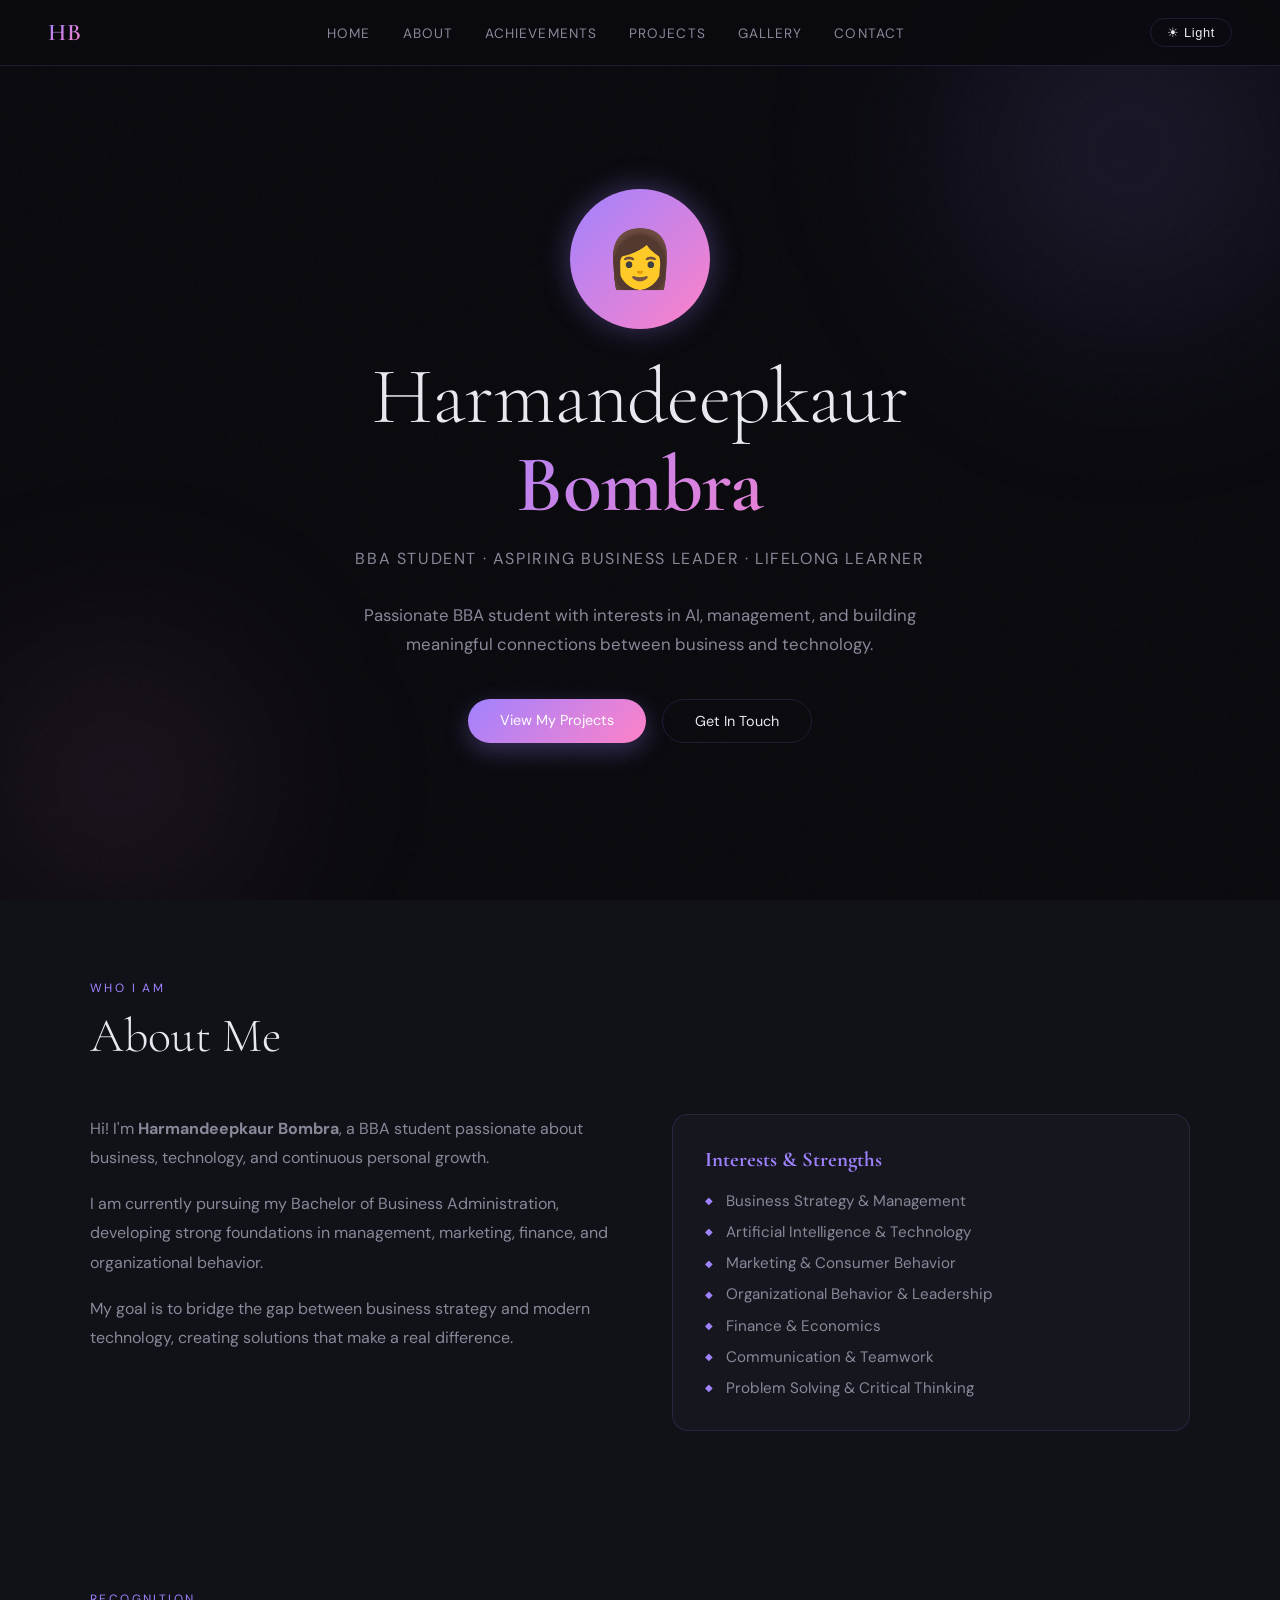
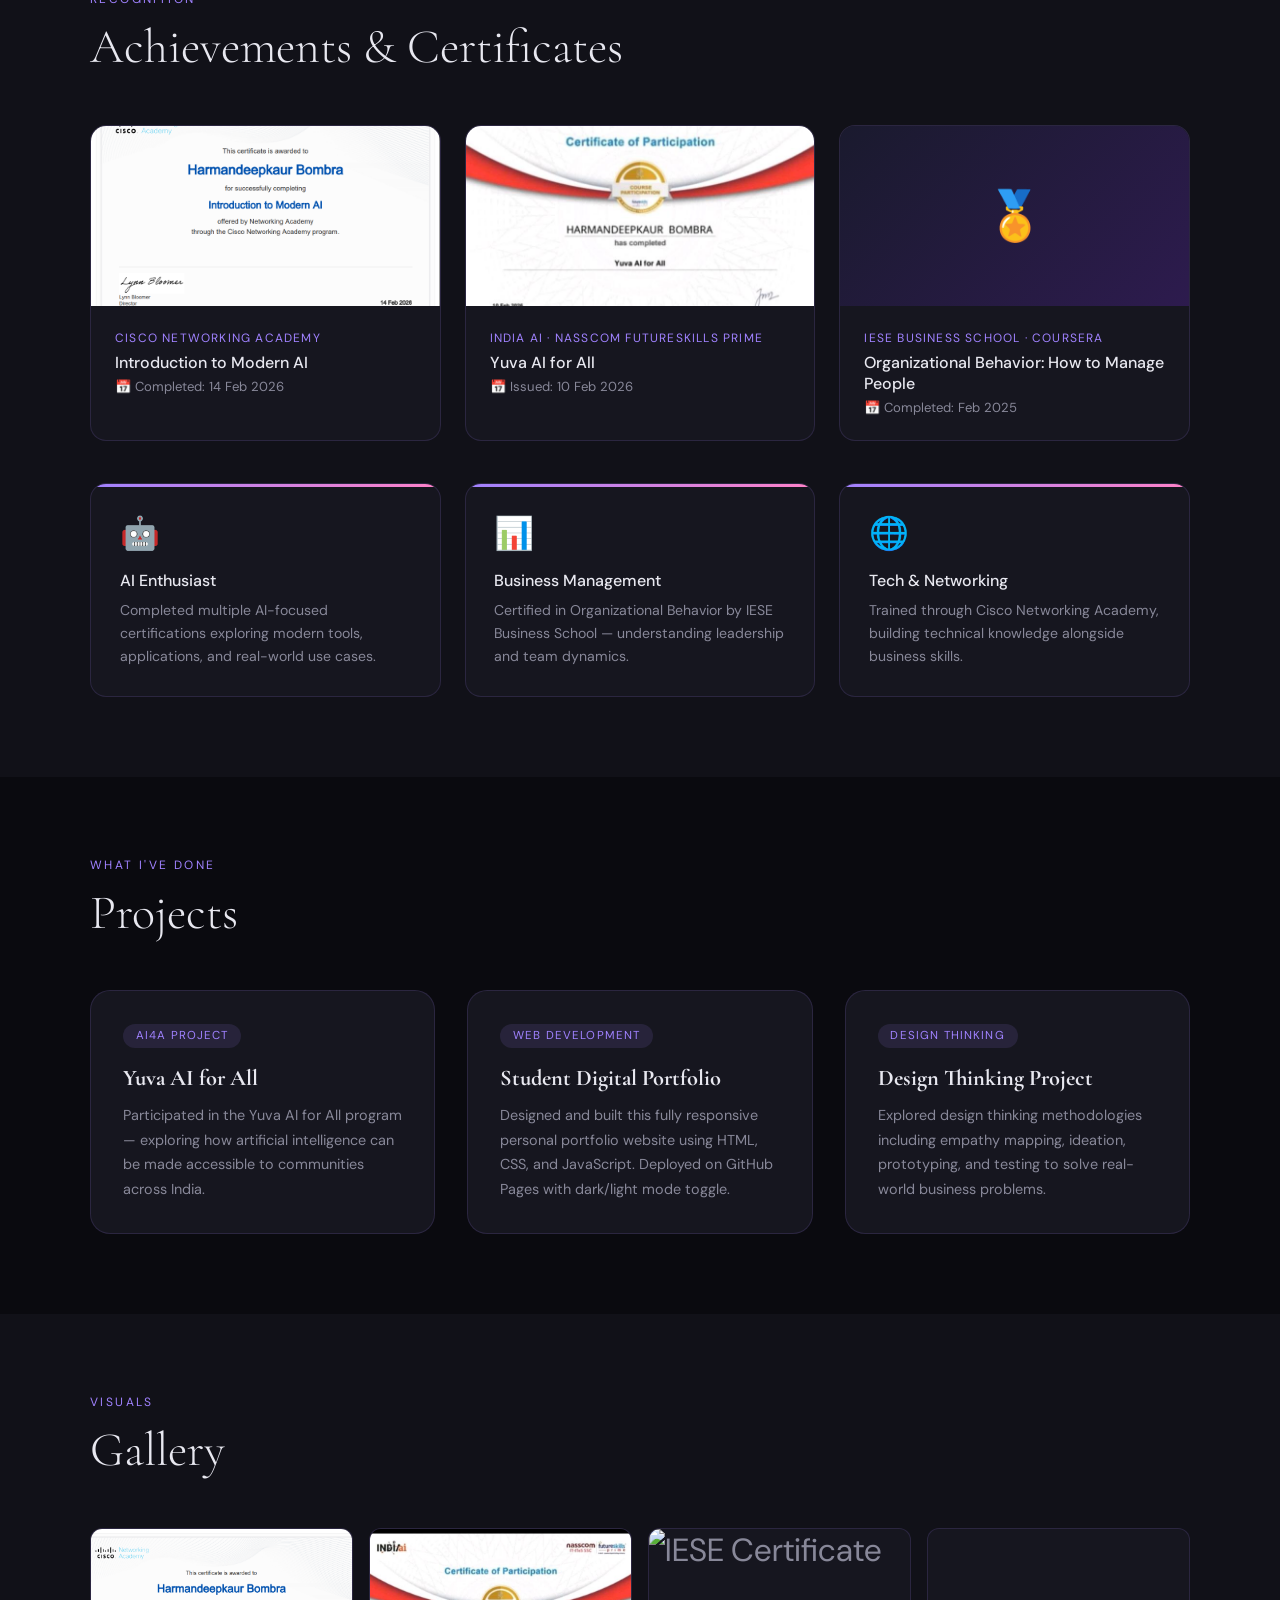
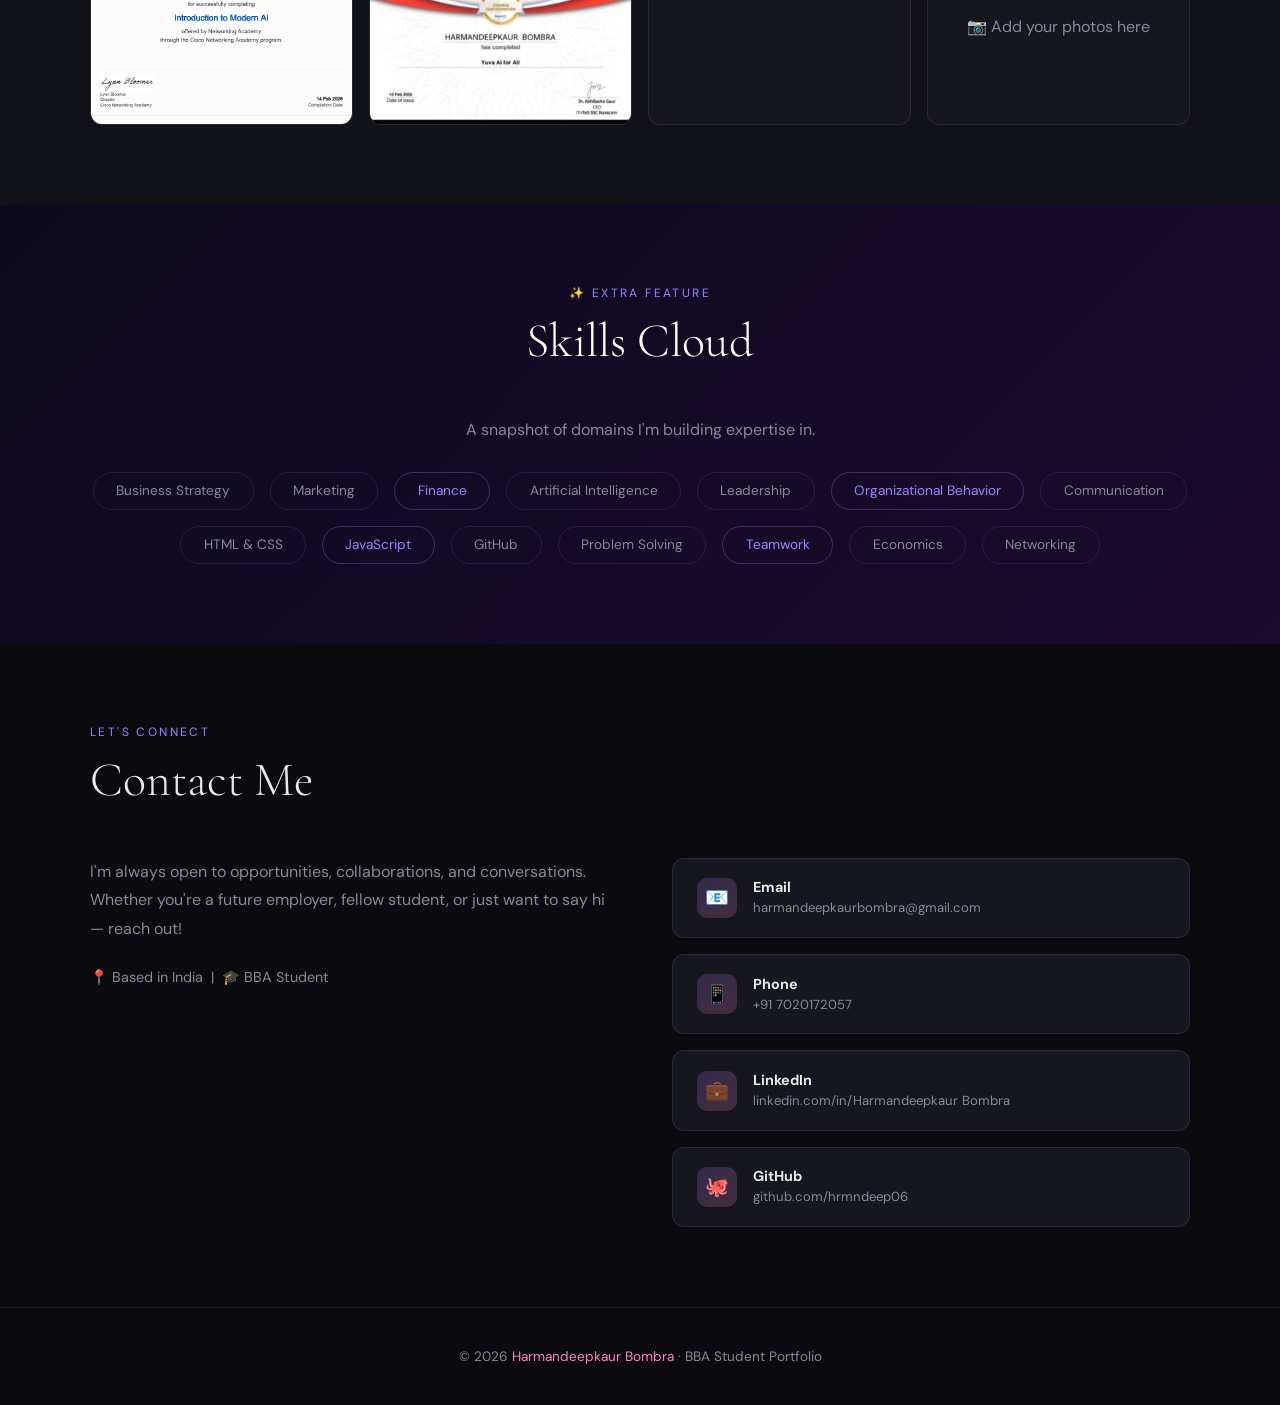
==== commit 0049435e: "Fix HTML formatting and structure" ====
--- a/index.html
+++ b/index.html
@@ -109,7 +109,7 @@
 
       <div class="cert-card reveal">
         <div class="cert-img">
-          <img src="YUVA_AI.jpeg" alt="Yuva AI Certificate" onerror="this.parentElement.innerHTML='🏅'"/>
+          <img src="YUVA AI.jpeg" alt="Yuva AI Certificate" onerror="this.parentElement.innerHTML='🏅'"/>
         </div>
         <div class="cert-body">
           <p class="cert-org">INDIA Ai · Nasscom FutureSkills Prime</p>
@@ -202,13 +202,11 @@
         <img src="INTRO.png" alt="Cisco AI Certificate" onerror="this.innerHTML='🏅'"/>
       </div>
       <div class="gallery-item reveal">
-        <img src="YUVA_AI.jpeg" alt="Yuva AI Certificate" onerror="this.innerHTML='🏅'"/>
+        <img src="YUVA AI.jpeg" alt="Yuva AI Certificate" onerror="this.innerHTML='🏅'"/>
       </div>
       <div class="gallery-item reveal">
         <img src="Screenshot_2026-05-01_112155.png" alt="IESE Certificate" onerror="this.innerHTML='🏅'"/>
       </div>
-      <!-- ADD YOUR PHOTOS: copy line below, change src to your photo filename -->
-      <!-- <div class="gallery-item reveal"><img src="your-photo.jpg" alt="My Photo"/></div> -->
       <div class="gallery-item reveal" style="font-size:1rem;padding:1rem;text-align:center;">
         📷 Add your photos here
       </div>
@@ -269,27 +267,27 @@
           </div>
         </a>
 
-        <a href="tel:+91XXXXXXXXXX" class="contact-link">
+        <a href="tel:+917020172057" class="contact-link">
           <div class="contact-link-icon">📱</div>
           <div class="contact-link-info">
             <strong>Phone</strong>
-            <span>+91 XXXXXXXXXX</span>
+            <span>+91 7020172057</span>
           </div>
         </a>
 
-        <a href="https://linkedin.com/in/YOUR_LINKEDIN" target="_blank" class="contact-link">
+        <a href="https://linkedin.com/in/Harmandeepkaur Bombra" target="_blank" class="contact-link">
           <div class="contact-link-icon">💼</div>
           <div class="contact-link-info">
             <strong>LinkedIn</strong>
-            <span>linkedin.com/in/YOUR_LINKEDIN</span>
+            <span>linkedin.com/in/Harmandeepkaur Bombra</span>
           </div>
         </a>
 
-        <a href="https://github.com/YOUR_GITHUB_USERNAME" target="_blank" class="contact-link">
+        <a href="https://github.com/hrmndeep06" target="_blank" class="contact-link">
           <div class="contact-link-icon">🐙</div>
           <div class="contact-link-info">
             <strong>GitHub</strong>
-            <span>github.com/YOUR_GITHUB_USERNAME</span>
+            <span>github.com/hrmndeep06</span>
           </div>
         </a>
 
--- a/style.css
+++ b/style.css
@@ -1,88 +1,485 @@
-/* Custom Variables for Easy Theme Management */
 :root {
-    --bg-color: #ffffff;
-    --text-color: #2d3436;
-    --primary-color: #2c3e50; /* Professional Navy */
-    --accent-color: #3498db;
-    --section-bg: #f4f7f6;
-    --card-bg: #ffffff;
-    --nav-bg: rgba(255, 255, 255, 0.95);
-}
-
-/* Dark Mode Overrides */
-[data-theme="dark"] {
-    --bg-color: #1a1a1a;
-    --text-color: #f5f6fa;
-    --section-bg: #242424;
-    --card-bg: #2f2f2f;
-    --nav-bg: rgba(26, 26, 26, 0.95);
-}
-
-* {
-    margin: 0; padding: 0;
-    box-sizing: border-box;
-}
+  --bg: #0a0a0f;
+  --bg2: #111118;
+  --card: #16161f;
+  --border: rgba(160,130,255,0.15);
+  --accent: #a082ff;
+  --accent2: #ff82c8;
+  --gold: #f5c842;
+  --text: #e8e8f0;
+  --muted: #888899;
+  --white: #ffffff;
+}
+
+body.light {
+  --bg: #f4f2ff;
+  --bg2: #ede9ff;
+  --card: #ffffff;
+  --border: rgba(120,80,220,0.18);
+  --accent: #6a3fff;
+  --accent2: #d63fa0;
+  --gold: #c49c00;
+  --text: #1a1a2e;
+  --muted: #666677;
+  --white: #1a1a2e;
+}
+
+* { margin:0; padding:0; box-sizing:border-box; }
+
+html { scroll-behavior: smooth; }
 
 body {
-    font-family: 'Segoe UI', Arial, sans-serif;
-    background-color: var(--bg-color);
-    color: var(--text-color);
-    line-height: 1.6;
-    transition: background 0.4s ease, color 0.4s ease;
-}
-
-/* Navigation */
-.navbar {
-    position: fixed; top: 0; width: 100%;
-    display: flex; justify-content: space-between;
-    align-items: center; padding: 1rem 10%;
-    background: var(--nav-bg); backdrop-filter: blur(10px);
-    z-index: 1000; box-shadow: 0 2px 10px rgba(0,0,0,0.1);
-}
-
-.nav-links { display: flex; list-style: none; }
-.nav-links li a {
-    text-decoration: none; color: var(--text-color);
-    margin: 0 1rem; font-weight: 600;
-    transition: color 0.3s;
-}
-
-.nav-links li a:hover { color: var(--accent-color); }
-
-/* Hero Section */
-.hero {
-    height: 100vh; display: flex; align-items: center; justify-content: center;
-    text-align: center; background: linear-gradient(135deg, #2c3e50 0%, #3498db 100%);
-    color: white;
-}
-
-.hero h1 { font-size: 3.5rem; margin-bottom: 10px; }
-
-/* Sections */
-.section { padding: 100px 10%; text-align: center; }
-.bg-alt { background-color: var(--section-bg); }
-
-.grid {
-    display: grid; grid-template-columns: repeat(auto-fit, minmax(250px, 1fr));
-    gap: 2rem; margin-top: 3rem;
-}
-
-.card {
-    background: var(--card-bg); padding: 2.5rem; border-radius: 15px;
-    box-shadow: 0 10px 20px rgba(0,0,0,0.05);
-}
-
-.card i { font-size: 3rem; color: var(--accent-color); margin-bottom: 1rem; }
-
-/* Contact Form */
-.contact-form { max-width: 600px; margin: 2rem auto; }
-.contact-form input, .contact-form textarea {
-    width: 100%; padding: 12px; margin-bottom: 15px;
-    border-radius: 8px; border: 1px solid #ddd;
-    background: var(--card-bg); color: var(--text-color);
-}
-
+  font-family: 'DM Sans', sans-serif;
+  background: var(--bg);
+  color: var(--text);
+  transition: background 0.4s, color 0.4s;
+  overflow-x: hidden;
+}
+
+body::before {
+  content:'';
+  position:fixed;
+  inset:0;
+  background-image: url("data:image/svg+xml,%3Csvg viewBox='0 0 200 200' xmlns='http://www.w3.org/2000/svg'%3E%3Cfilter id='n'%3E%3CfeTurbulence type='fractalNoise' baseFrequency='0.9' numOctaves='4' stitchTiles='stitch'/%3E%3C/filter%3E%3Crect width='100%25' height='100%25' filter='url(%23n)' opacity='0.04'/%3E%3C/svg%3E");
+  pointer-events:none;
+  z-index:0;
+  opacity:0.4;
+}
+
+/* ===== NAV ===== */
+nav {
+  position: fixed;
+  top:0; left:0; right:0;
+  z-index:100;
+  display:flex;
+  align-items:center;
+  justify-content:space-between;
+  padding: 1.1rem 3rem;
+  background: rgba(10,10,15,0.85);
+  backdrop-filter: blur(18px);
+  border-bottom: 1px solid var(--border);
+  transition: background 0.4s;
+}
+
+body.light nav { background: rgba(244,242,255,0.88); }
+
+.nav-logo {
+  font-family:'Cormorant Garamond',serif;
+  font-size:1.5rem;
+  font-weight:600;
+  letter-spacing:0.04em;
+  background: linear-gradient(135deg, var(--accent), var(--accent2));
+  -webkit-background-clip:text;
+  -webkit-text-fill-color:transparent;
+}
+
+.nav-links { display:flex; gap:2rem; list-style:none; }
+
+.nav-links a {
+  text-decoration:none;
+  color:var(--muted);
+  font-size:0.85rem;
+  letter-spacing:0.08em;
+  text-transform:uppercase;
+  transition: color 0.3s;
+}
+
+.nav-links a:hover { color: var(--accent); }
+
+.toggle-btn {
+  background:none;
+  border: 1px solid var(--border);
+  color: var(--text);
+  padding: 0.4rem 1rem;
+  border-radius:30px;
+  cursor:pointer;
+  font-size:0.8rem;
+  letter-spacing:0.05em;
+  transition: all 0.3s;
+}
+
+.toggle-btn:hover { border-color: var(--accent); color: var(--accent); }
+
+/* ===== HERO ===== */
+#home {
+  min-height:100vh;
+  display:flex;
+  align-items:center;
+  justify-content:center;
+  position:relative;
+  padding: 6rem 2rem 4rem;
+  overflow:hidden;
+}
+
+.hero-orb {
+  position:absolute;
+  border-radius:50%;
+  filter:blur(90px);
+  animation: pulse 6s ease-in-out infinite alternate;
+}
+
+.orb1 {
+  width:500px; height:500px;
+  background: radial-gradient(circle, rgba(160,130,255,0.18), transparent 70%);
+  top:-100px; right:-100px;
+}
+
+.orb2 {
+  width:400px; height:400px;
+  background: radial-gradient(circle, rgba(255,130,200,0.14), transparent 70%);
+  bottom:-80px; left:-80px;
+  animation-delay: 3s;
+}
+
+@keyframes pulse {
+  from { transform:scale(1) rotate(0deg); opacity:0.7; }
+  to { transform:scale(1.15) rotate(10deg); opacity:1; }
+}
+
+.hero-inner {
+  text-align:center;
+  position:relative;
+  z-index:1;
+  animation: fadeUp 1s ease forwards;
+}
+
+@keyframes fadeUp {
+  from { opacity:0; transform:translateY(40px); }
+  to { opacity:1; transform:translateY(0); }
+}
+
+.hero-photo-placeholder {
+  width:140px; height:140px;
+  border-radius:50%;
+  background: linear-gradient(135deg, var(--accent), var(--accent2));
+  display:flex; align-items:center; justify-content:center;
+  font-size:3.5rem;
+  margin: 0 auto 1.5rem;
+  box-shadow: 0 0 30px rgba(160,130,255,0.35);
+  animation: fadeUp 1s ease 0.2s both;
+}
+
+.hero-photo {
+  width:140px; height:140px;
+  border-radius:50%;
+  object-fit:cover;
+  border: 3px solid var(--accent);
+  box-shadow: 0 0 30px rgba(160,130,255,0.35);
+  margin: 0 auto 1.5rem;
+  display:block;
+  animation: fadeUp 1s ease 0.2s both;
+}
+
+.hero-name {
+  font-family:'Cormorant Garamond',serif;
+  font-size:clamp(2.8rem, 7vw, 5rem);
+  font-weight:300;
+  letter-spacing:-0.01em;
+  line-height:1.1;
+  animation: fadeUp 1s ease 0.3s both;
+}
+
+.hero-name span {
+  background: linear-gradient(135deg, var(--accent), var(--accent2));
+  -webkit-background-clip:text;
+  -webkit-text-fill-color:transparent;
+  display:block;
+  font-weight:600;
+}
+
+.hero-tagline {
+  color:var(--muted);
+  font-size:1rem;
+  letter-spacing:0.1em;
+  text-transform:uppercase;
+  margin: 1.2rem 0 2rem;
+  animation: fadeUp 1s ease 0.45s both;
+}
+
+.hero-intro {
+  max-width:560px;
+  margin:0 auto 2.5rem;
+  font-size:1.05rem;
+  line-height:1.75;
+  color:var(--muted);
+  animation: fadeUp 1s ease 0.55s both;
+}
+
+.hero-cta {
+  display:flex;
+  gap:1rem;
+  justify-content:center;
+  flex-wrap:wrap;
+  animation: fadeUp 1s ease 0.65s both;
+}
+
+/* ===== BUTTONS ===== */
 .btn {
-    background: var(--accent-color); color: white; padding: 12px 30px;
-    border: none; border-radius: 5px; cursor: pointer; font-weight: bold;
-}
+  padding:0.75rem 2rem;
+  border-radius:50px;
+  font-size:0.9rem;
+  text-decoration:none;
+  transition: all 0.3s;
+  cursor:pointer;
+  border:none;
+  font-family:'DM Sans',sans-serif;
+}
+
+.btn-primary {
+  background: linear-gradient(135deg, var(--accent), var(--accent2));
+  color:#fff;
+  box-shadow: 0 8px 25px rgba(160,130,255,0.3);
+}
+
+.btn-primary:hover { transform:translateY(-2px); box-shadow:0 12px 30px rgba(160,130,255,0.45); }
+
+.btn-outline {
+  border:1px solid var(--border);
+  color:var(--text);
+  background:transparent;
+}
+
+.btn-outline:hover { border-color:var(--accent); color:var(--accent); }
+
+/* ===== SECTIONS ===== */
+section { padding: 5rem 2rem; position:relative; z-index:1; }
+
+.container { max-width:1100px; margin:0 auto; }
+
+.section-label {
+  font-size:0.75rem;
+  letter-spacing:0.2em;
+  text-transform:uppercase;
+  color:var(--accent);
+  margin-bottom:0.75rem;
+}
+
+.section-title {
+  font-family:'Cormorant Garamond',serif;
+  font-size:clamp(2rem,4vw,3rem);
+  font-weight:300;
+  margin-bottom:3rem;
+  line-height:1.2;
+}
+
+/* ===== ABOUT ===== */
+#about { background: var(--bg2); }
+
+.about-grid {
+  display:grid;
+  grid-template-columns:1fr 1fr;
+  gap:4rem;
+  align-items:start;
+}
+
+.about-text p {
+  color:var(--muted);
+  line-height:1.85;
+  margin-bottom:1rem;
+  font-size:1rem;
+}
+
+.strengths-list { list-style:none; display:flex; flex-direction:column; gap:0.7rem; }
+
+.strengths-list li {
+  display:flex; align-items:center; gap:0.8rem;
+  color:var(--muted); font-size:0.95rem;
+}
+
+.strengths-list li::before { content:'◆'; color:var(--accent); font-size:0.6rem; flex-shrink:0; }
+
+.info-card {
+  background:var(--card);
+  border:1px solid var(--border);
+  border-radius:16px;
+  padding:2rem;
+}
+
+.info-card h3 {
+  font-family:'Cormorant Garamond',serif;
+  font-size:1.3rem;
+  margin-bottom:1.2rem;
+  color:var(--accent);
+}
+
+/* ===== ACHIEVEMENTS ===== */
+#achievements { background: var(--bg2); }
+
+.achieve-grid { display:grid; grid-template-columns:repeat(auto-fit, minmax(260px,1fr)); gap:1.5rem; }
+
+.achieve-card {
+  background:var(--card);
+  border:1px solid var(--border);
+  border-radius:16px;
+  padding:1.8rem;
+  transition: transform 0.3s, border-color 0.3s, box-shadow 0.3s;
+  position:relative;
+  overflow:hidden;
+}
+
+.achieve-card::before {
+  content:'';
+  position:absolute;
+  top:0; left:0; right:0;
+  height:3px;
+  background: linear-gradient(90deg, var(--accent), var(--accent2));
+}
+
+.achieve-card:hover { transform:translateY(-4px); border-color:var(--accent); box-shadow:0 12px 35px rgba(160,130,255,0.18); }
+
+.achieve-icon { font-size:2rem; margin-bottom:1rem; }
+.achieve-card h3 { font-size:1rem; font-weight:500; margin-bottom:0.5rem; }
+.achieve-card p { color:var(--muted); font-size:0.88rem; line-height:1.6; }
+
+/* ===== CERTIFICATES ===== */
+.cert-grid { display:grid; grid-template-columns:repeat(auto-fit, minmax(300px,1fr)); gap:1.5rem; }
+
+.cert-card {
+  background:var(--card);
+  border:1px solid var(--border);
+  border-radius:16px;
+  overflow:hidden;
+  transition: transform 0.3s, box-shadow 0.3s;
+}
+
+.cert-card:hover { transform:translateY(-4px); box-shadow:0 16px 40px rgba(160,130,255,0.2); }
+
+.cert-img {
+  width:100%; height:180px;
+  background: linear-gradient(135deg, #1a1a2e, #2d1b4e);
+  display:flex; align-items:center; justify-content:center;
+  font-size:3rem;
+  overflow:hidden;
+}
+
+.cert-img img { width:100%; height:100%; object-fit:cover; }
+
+.cert-body { padding:1.5rem; }
+.cert-org { font-size:0.75rem; letter-spacing:0.1em; text-transform:uppercase; color:var(--accent); margin-bottom:0.4rem; }
+.cert-title { font-size:1rem; font-weight:500; margin-bottom:0.3rem; }
+.cert-date { color:var(--muted); font-size:0.82rem; }
+
+/* ===== PROJECTS ===== */
+.projects-grid { display:grid; grid-template-columns:repeat(auto-fit, minmax(320px,1fr)); gap:2rem; }
+
+.project-card {
+  background:var(--card);
+  border:1px solid var(--border);
+  border-radius:20px;
+  padding:2rem;
+  transition: all 0.35s;
+  position:relative;
+  overflow:hidden;
+}
+
+.project-card::after {
+  content:'';
+  position:absolute; inset:0;
+  background: linear-gradient(135deg, rgba(160,130,255,0.06), rgba(255,130,200,0.04));
+  opacity:0; transition:opacity 0.35s;
+}
+
+.project-card:hover { transform:translateY(-5px); border-color:rgba(160,130,255,0.4); }
+.project-card:hover::after { opacity:1; }
+
+.project-tag {
+  display:inline-block;
+  background:rgba(160,130,255,0.12);
+  color:var(--accent);
+  font-size:0.72rem;
+  letter-spacing:0.1em;
+  text-transform:uppercase;
+  padding:0.3rem 0.8rem;
+  border-radius:30px;
+  margin-bottom:1rem;
+}
+
+.project-card h3 { font-family:'Cormorant Garamond',serif; font-size:1.4rem; margin-bottom:0.75rem; }
+.project-card p { color:var(--muted); font-size:0.9rem; line-height:1.7; }
+
+/* ===== GALLERY ===== */
+#gallery { background: var(--bg2); }
+
+.gallery-grid { display:grid; grid-template-columns:repeat(auto-fill, minmax(220px,1fr)); gap:1rem; }
+
+.gallery-item {
+  border-radius:12px; overflow:hidden; aspect-ratio:4/3;
+  background:var(--card); border:1px solid var(--border);
+  transition: transform 0.3s;
+  display:flex; align-items:center; justify-content:center;
+  font-size:2rem; color:var(--muted);
+}
+
+.gallery-item:hover { transform:scale(1.03); }
+.gallery-item img { width:100%; height:100%; object-fit:cover; }
+
+/* ===== EXTRA SKILLS SECTION ===== */
+#extra {
+  background: linear-gradient(135deg, #0d0a1e 0%, #1a0a2e 100%);
+  text-align:center; overflow:hidden; position:relative;
+}
+
+.floating-words { display:flex; flex-wrap:wrap; gap:1rem; justify-content:center; margin-top:2rem; }
+
+.floating-word {
+  padding:0.6rem 1.4rem; border-radius:30px; font-size:0.85rem;
+  border:1px solid var(--border); color:var(--muted);
+  animation: float 3s ease-in-out infinite alternate;
+}
+
+.floating-word:nth-child(2n) { animation-delay:0.5s; }
+.floating-word:nth-child(3n) { animation-delay:1s; border-color:rgba(160,130,255,0.3); color:var(--accent); }
+.floating-word:nth-child(5n) { animation-delay:1.5s; }
+
+@keyframes float {
+  from { transform:translateY(0); }
+  to { transform:translateY(-10px); }
+}
+
+/* ===== CONTACT ===== */
+.contact-grid { display:grid; grid-template-columns:1fr 1fr; gap:4rem; align-items:start; }
+
+.contact-links { display:flex; flex-direction:column; gap:1rem; }
+
+.contact-link {
+  display:flex; align-items:center; gap:1rem;
+  padding:1.2rem 1.5rem;
+  background:var(--card); border:1px solid var(--border);
+  border-radius:12px; text-decoration:none; color:var(--text);
+  transition: all 0.3s;
+}
+
+.contact-link:hover { border-color:var(--accent); transform:translateX(4px); }
+
+.contact-link-icon {
+  width:40px; height:40px; border-radius:10px;
+  background: linear-gradient(135deg, rgba(160,130,255,0.2), rgba(255,130,200,0.2));
+  display:flex; align-items:center; justify-content:center;
+  font-size:1.2rem; flex-shrink:0;
+}
+
+.contact-link-info strong { display:block; font-size:0.9rem; }
+.contact-link-info span { color:var(--muted); font-size:0.82rem; }
+
+/* ===== FOOTER ===== */
+footer {
+  text-align:center; padding:2.5rem 2rem;
+  border-top:1px solid var(--border);
+  color:var(--muted); font-size:0.85rem;
+  position:relative; z-index:1;
+}
+
+footer span { color:var(--accent2); }
+
+/* ===== SCROLL REVEAL ===== */
+.reveal { opacity:0; transform:translateY(30px); transition: opacity 0.7s ease, transform 0.7s ease; }
+.reveal.visible { opacity:1; transform:translateY(0); }
+
+/* ===== RESPONSIVE ===== */
+@media(max-width:700px) {
+  nav { padding:1rem 1.5rem; }
+  .nav-links { display:none; }
+  section { padding:3.5rem 1.2rem; }
+  .about-grid { grid-template-columns:1fr; gap:2rem; }
+  .contact-grid { grid-template-columns:1fr; gap:2rem; }
+}
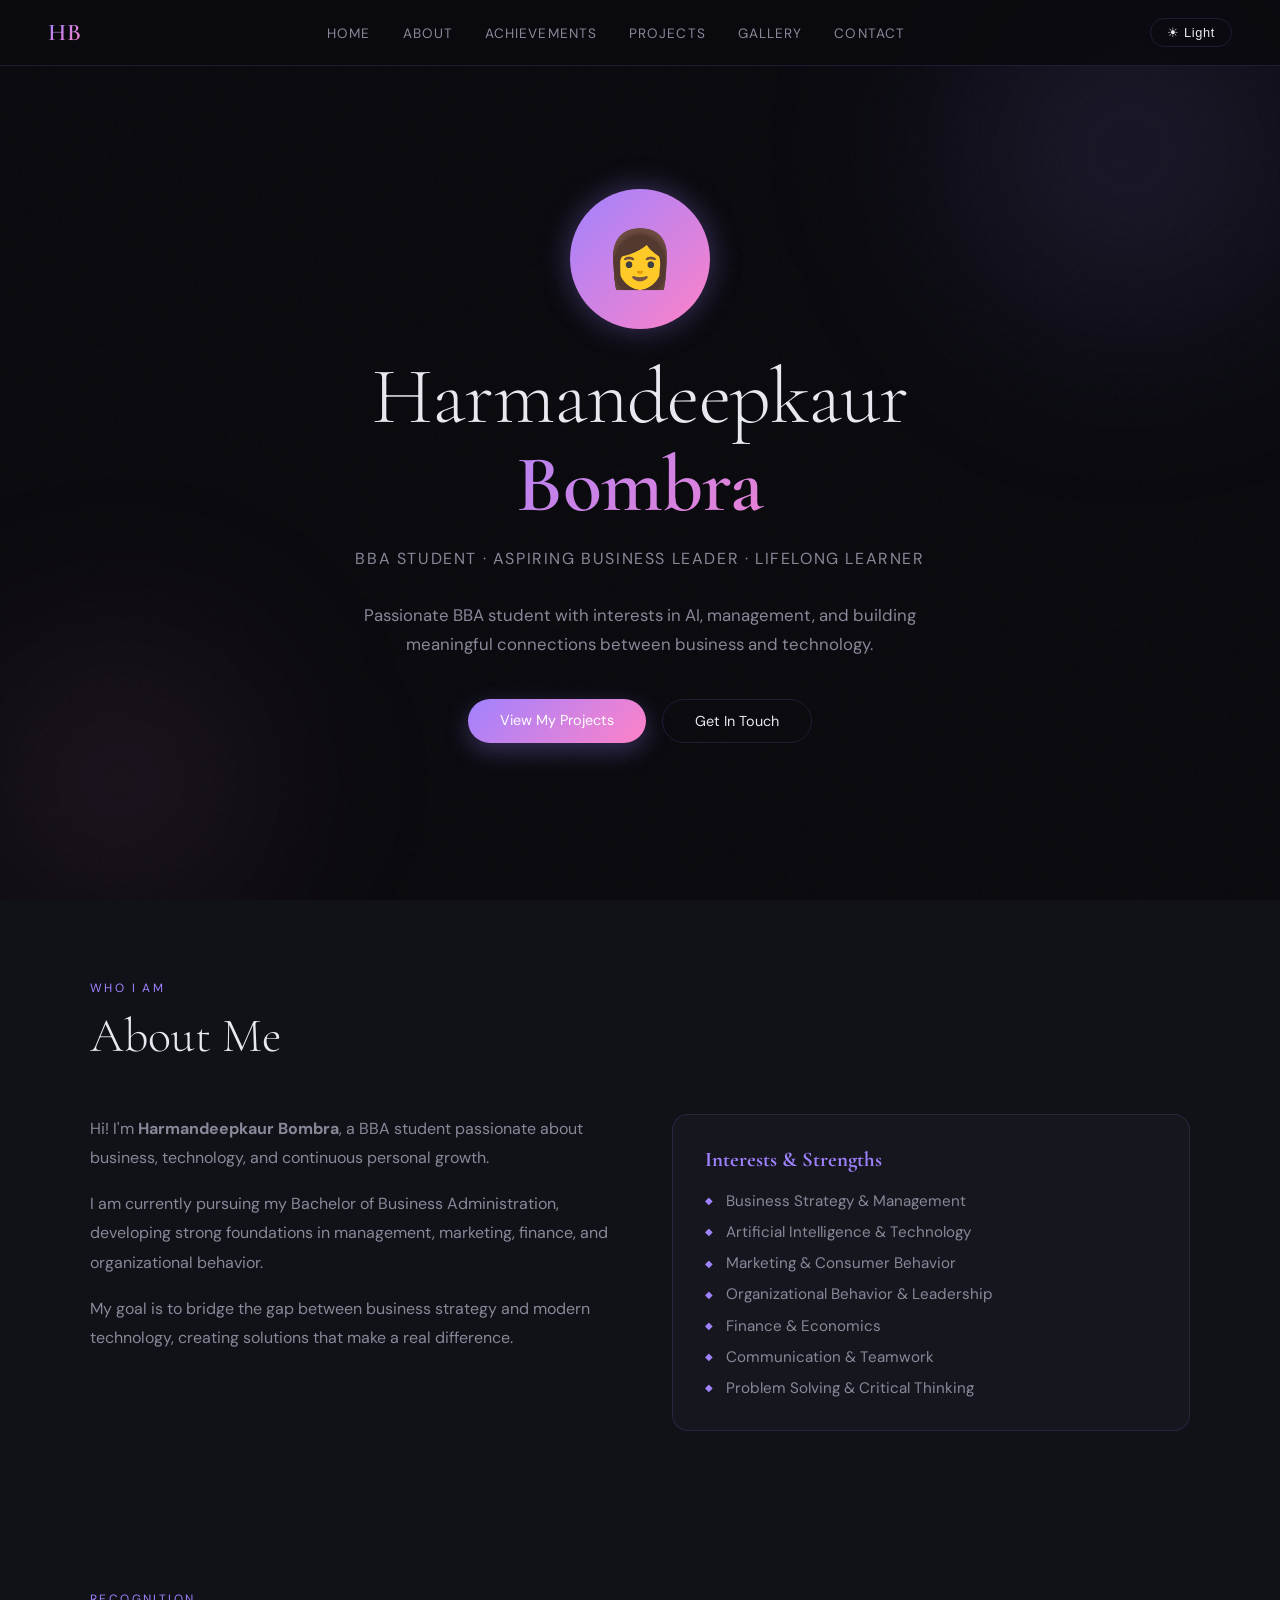
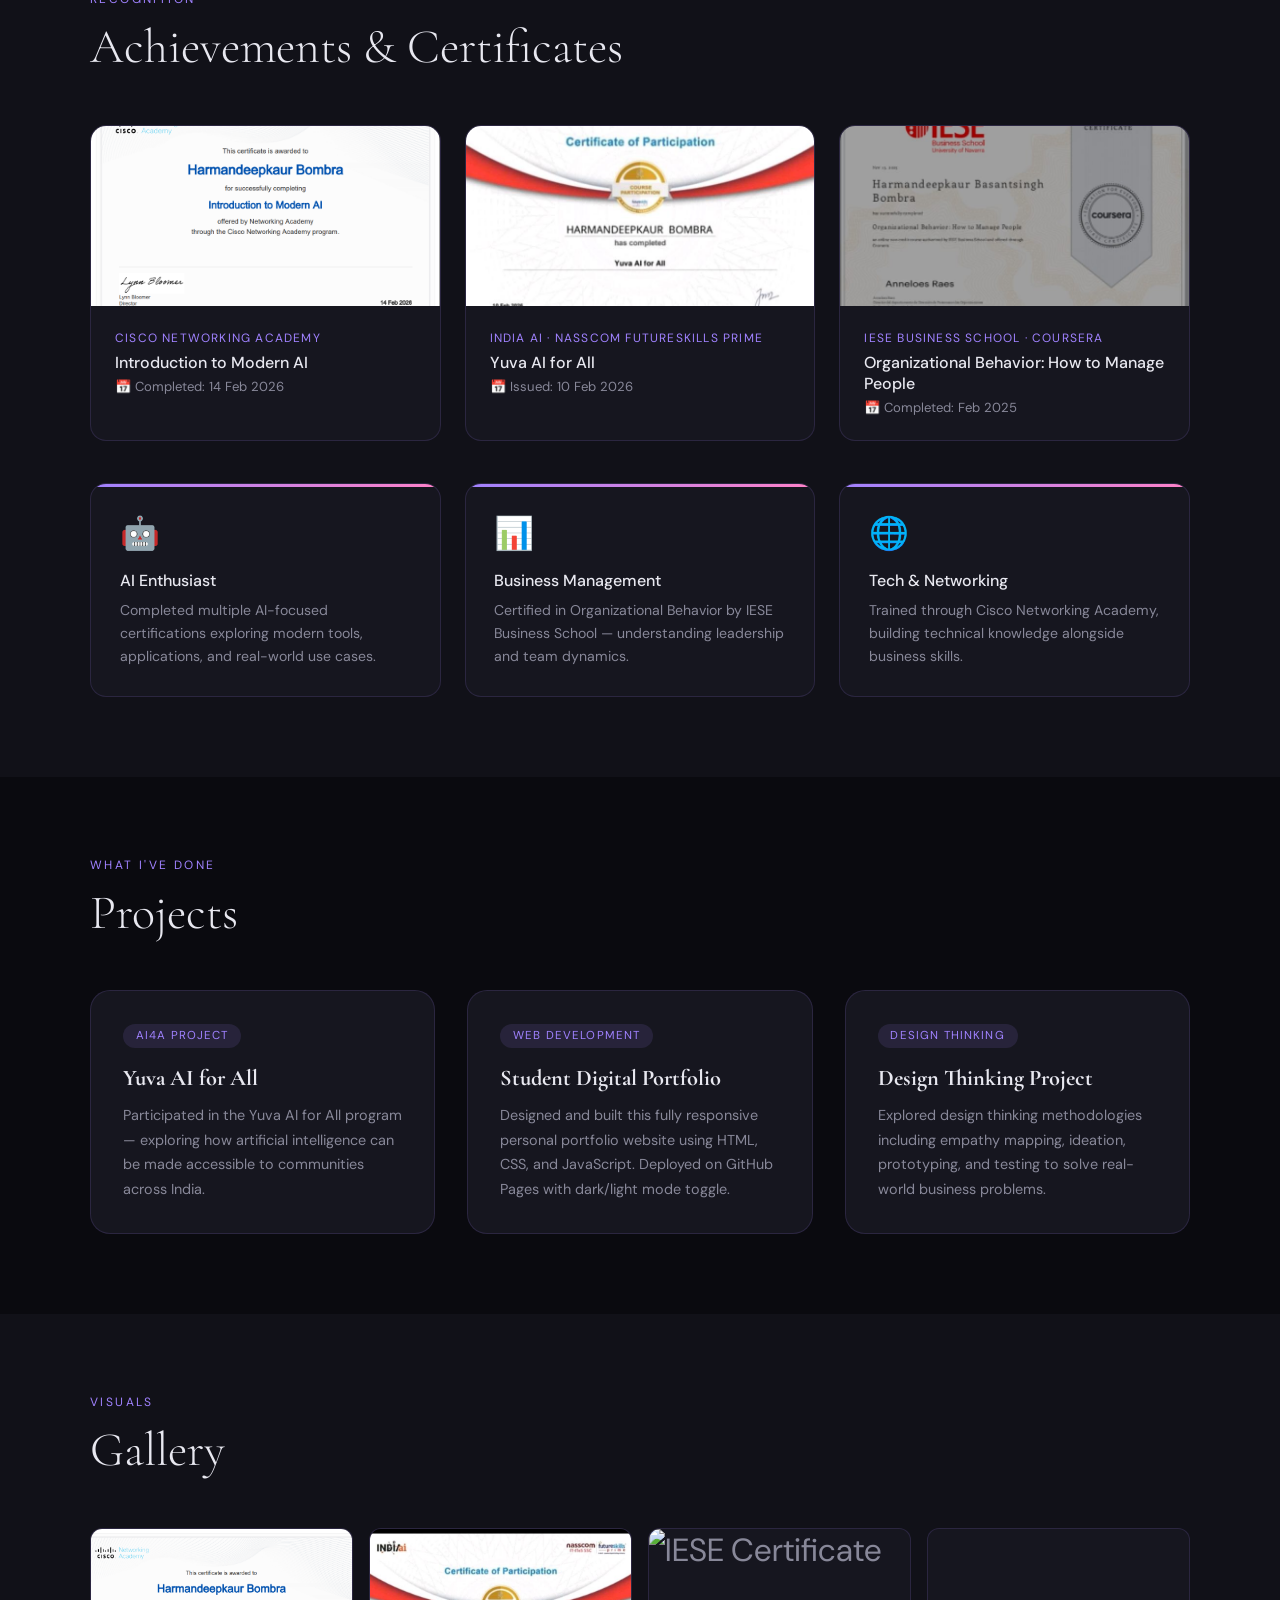
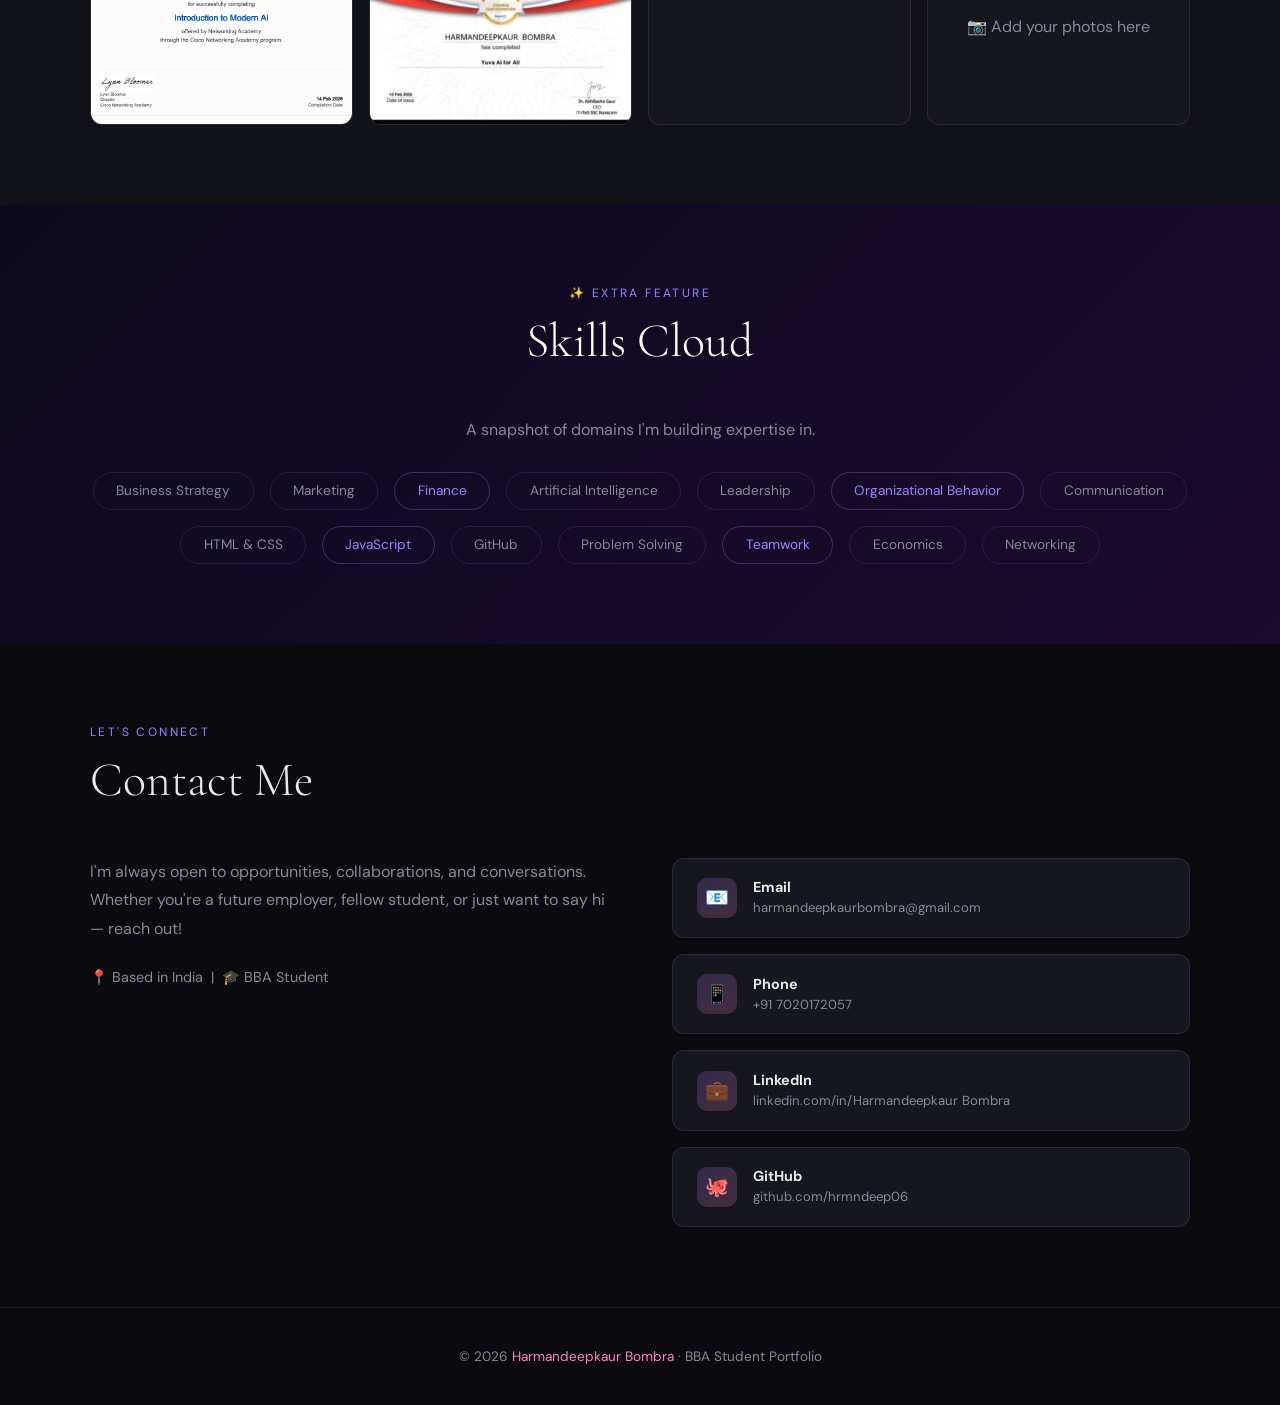
==== commit d477e3b4: "Restore index.html to original state" ====
--- a/index.html
+++ b/index.html
@@ -33,7 +33,7 @@
     <!-- Option 1: Emoji placeholder (current) -->
     <div class="hero-photo-placeholder">👩</div>
     <!-- Option 2: Your real photo — delete div above and uncomment below -->
-    <!-- <img src="your-photo.jpg" class="hero-photo" alt="Harmandeepkaur Bombra"> -->
+    <!-- <img src="WhatsApp Images 2026-05-01 at 12.04.24 PM.jpeg" class="hero-photo" alt="Harmandeepkaur Bombra"> -->
 
     <h1 class="hero-name">
       Harmandeepkaur
@@ -120,7 +120,7 @@
 
       <div class="cert-card reveal">
         <div class="cert-img">
-          <img src="Screenshot_2026-05-01_112155.png" alt="IESE Certificate" onerror="this.parentElement.innerHTML='🏅'"/>
+          <img src="Screenshot 2026-05-01 112155.png" alt="IESE Certificate" onerror="this.parentElement.innerHTML='🏅'"/>
         </div>
         <div class="cert-body">
           <p class="cert-org">IESE Business School · Coursera</p>
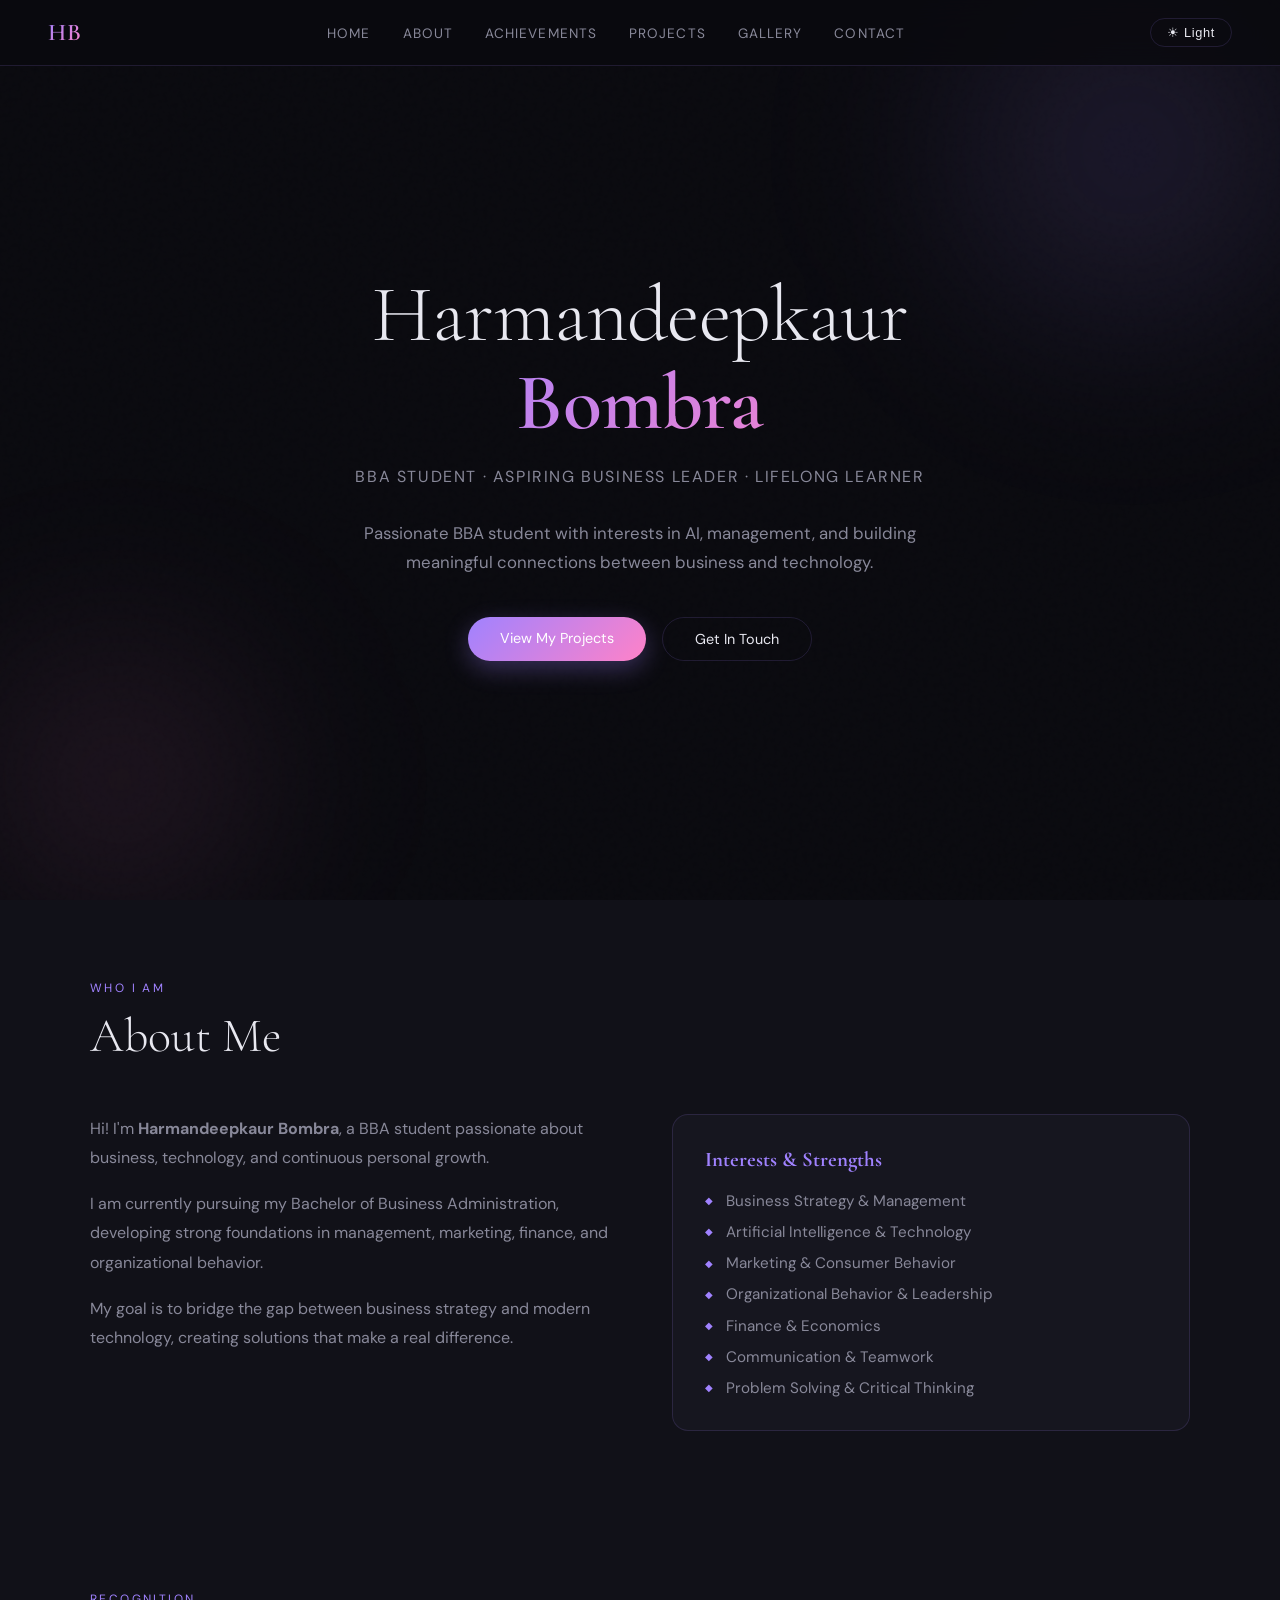
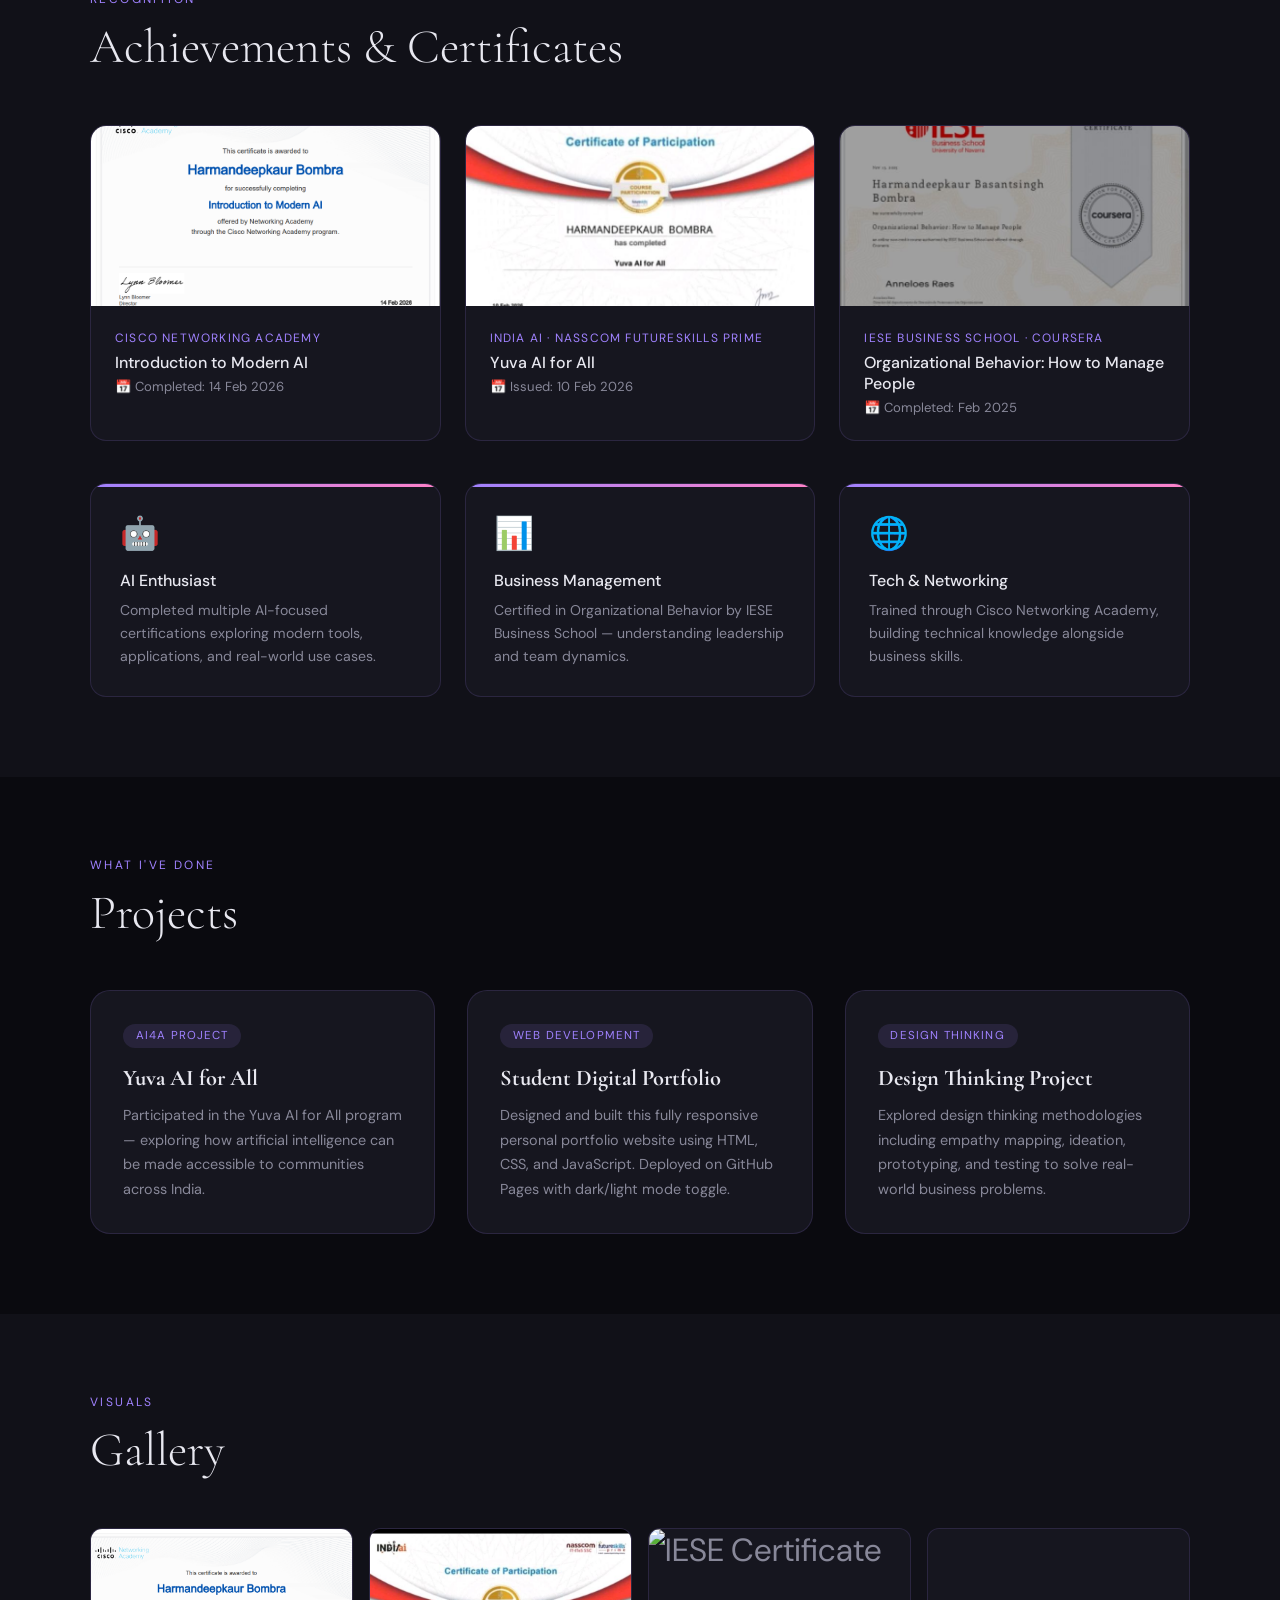
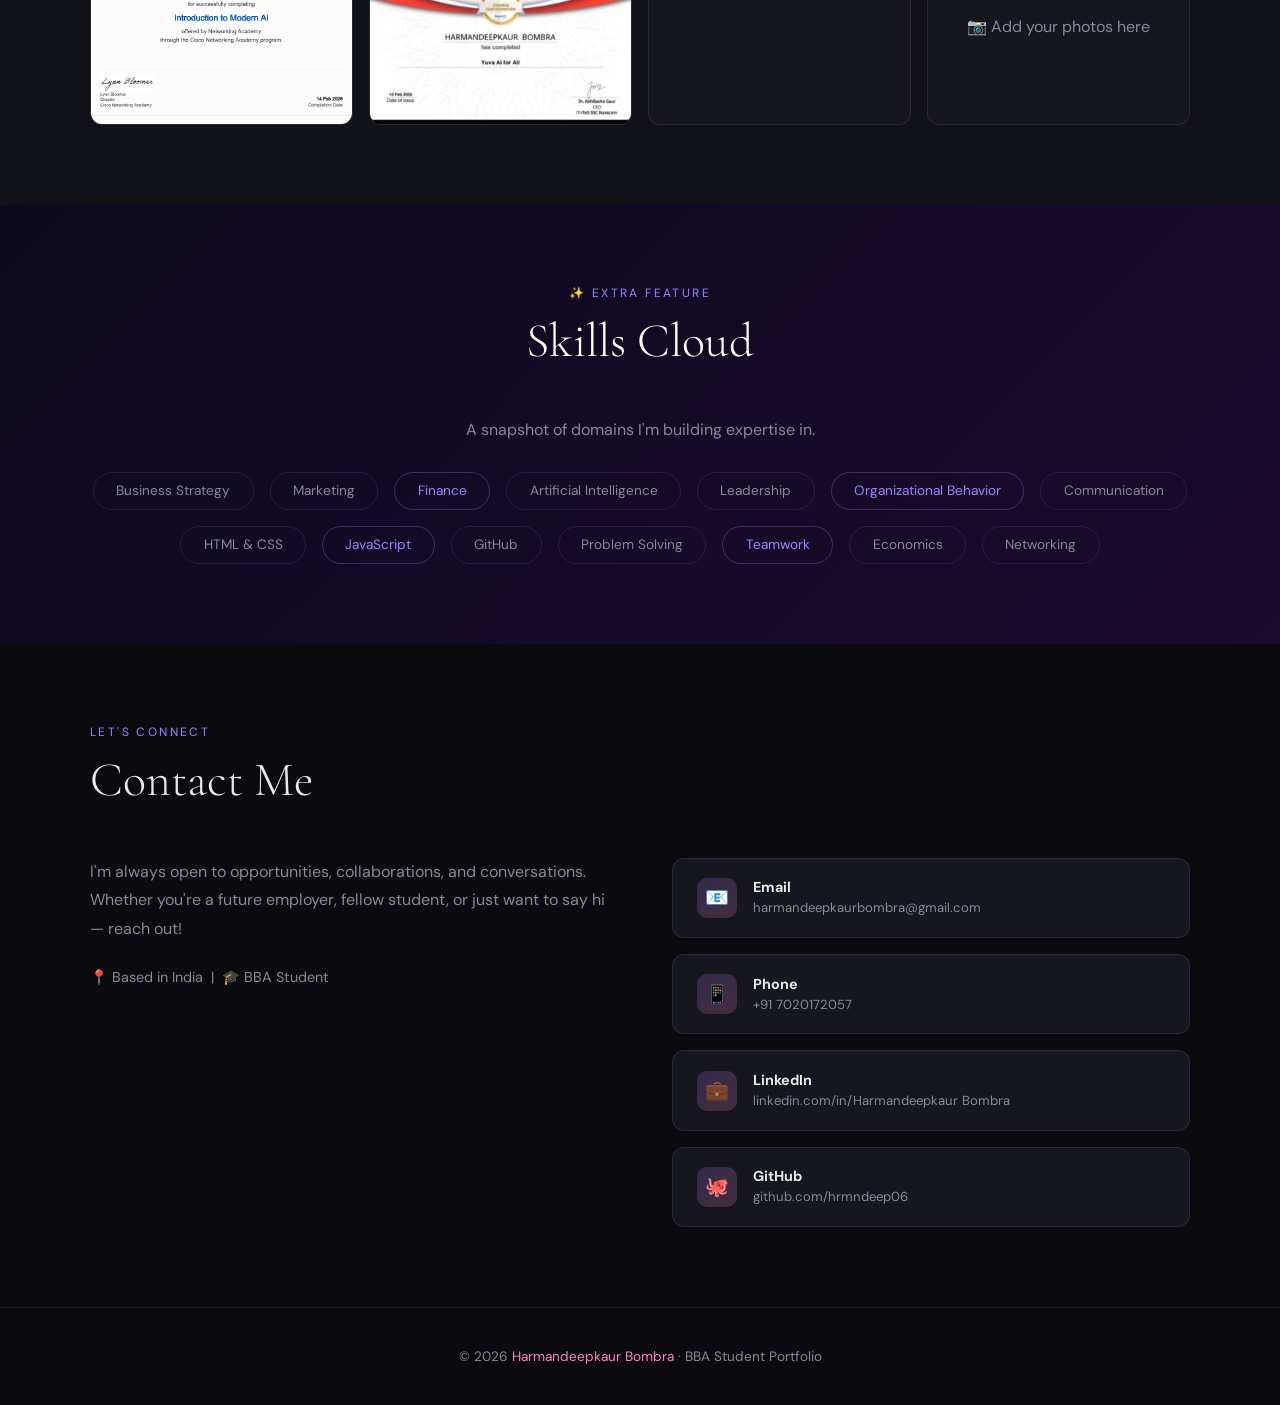
==== commit 23bde23e: "Fix HTML formatting and restore original content" ====
--- a/index.html
+++ b/index.html
@@ -30,9 +30,6 @@
   <div class="hero-inner">
 
     <!-- YOUR PHOTO: Replace emoji div with your actual photo -->
-    <!-- Option 1: Emoji placeholder (current) -->
-    <div class="hero-photo-placeholder">👩</div>
-    <!-- Option 2: Your real photo — delete div above and uncomment below -->
     <!-- <img src="WhatsApp Images 2026-05-01 at 12.04.24 PM.jpeg" class="hero-photo" alt="Harmandeepkaur Bombra"> -->
 
     <h1 class="hero-name">
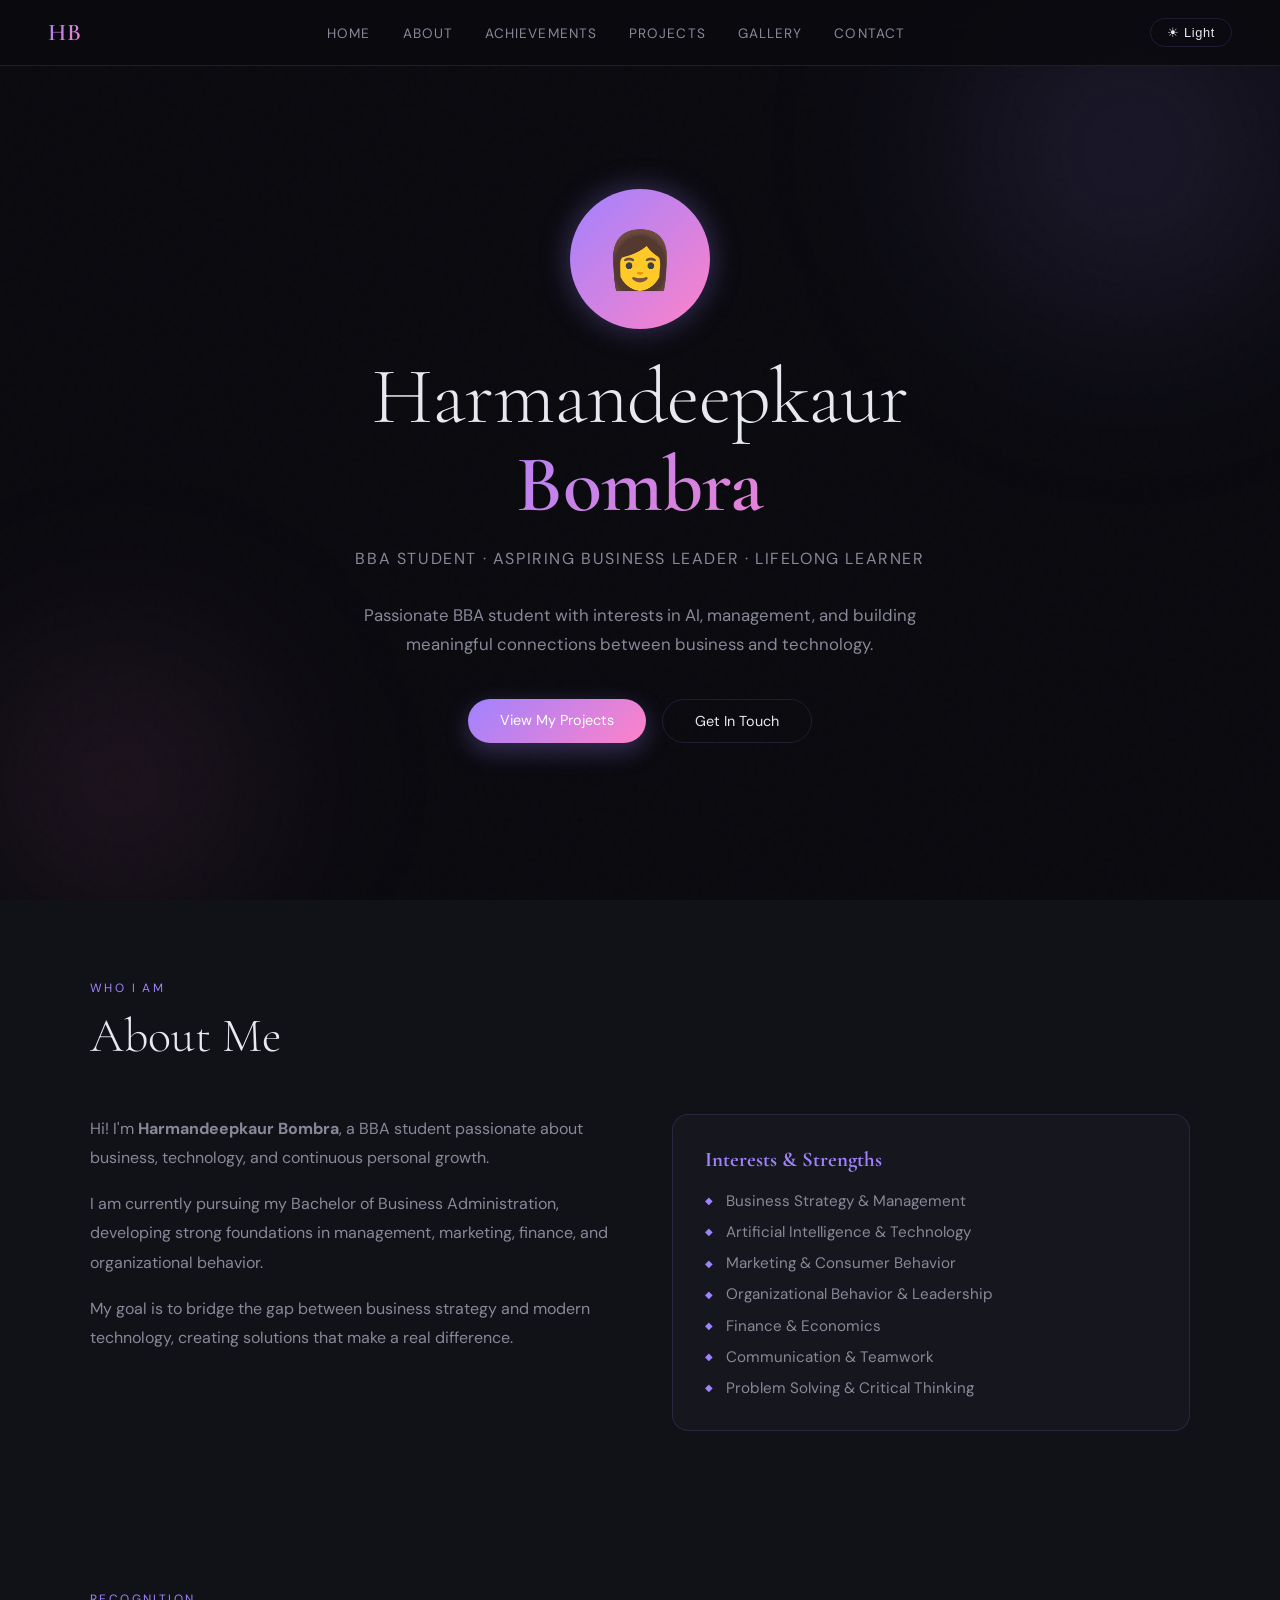
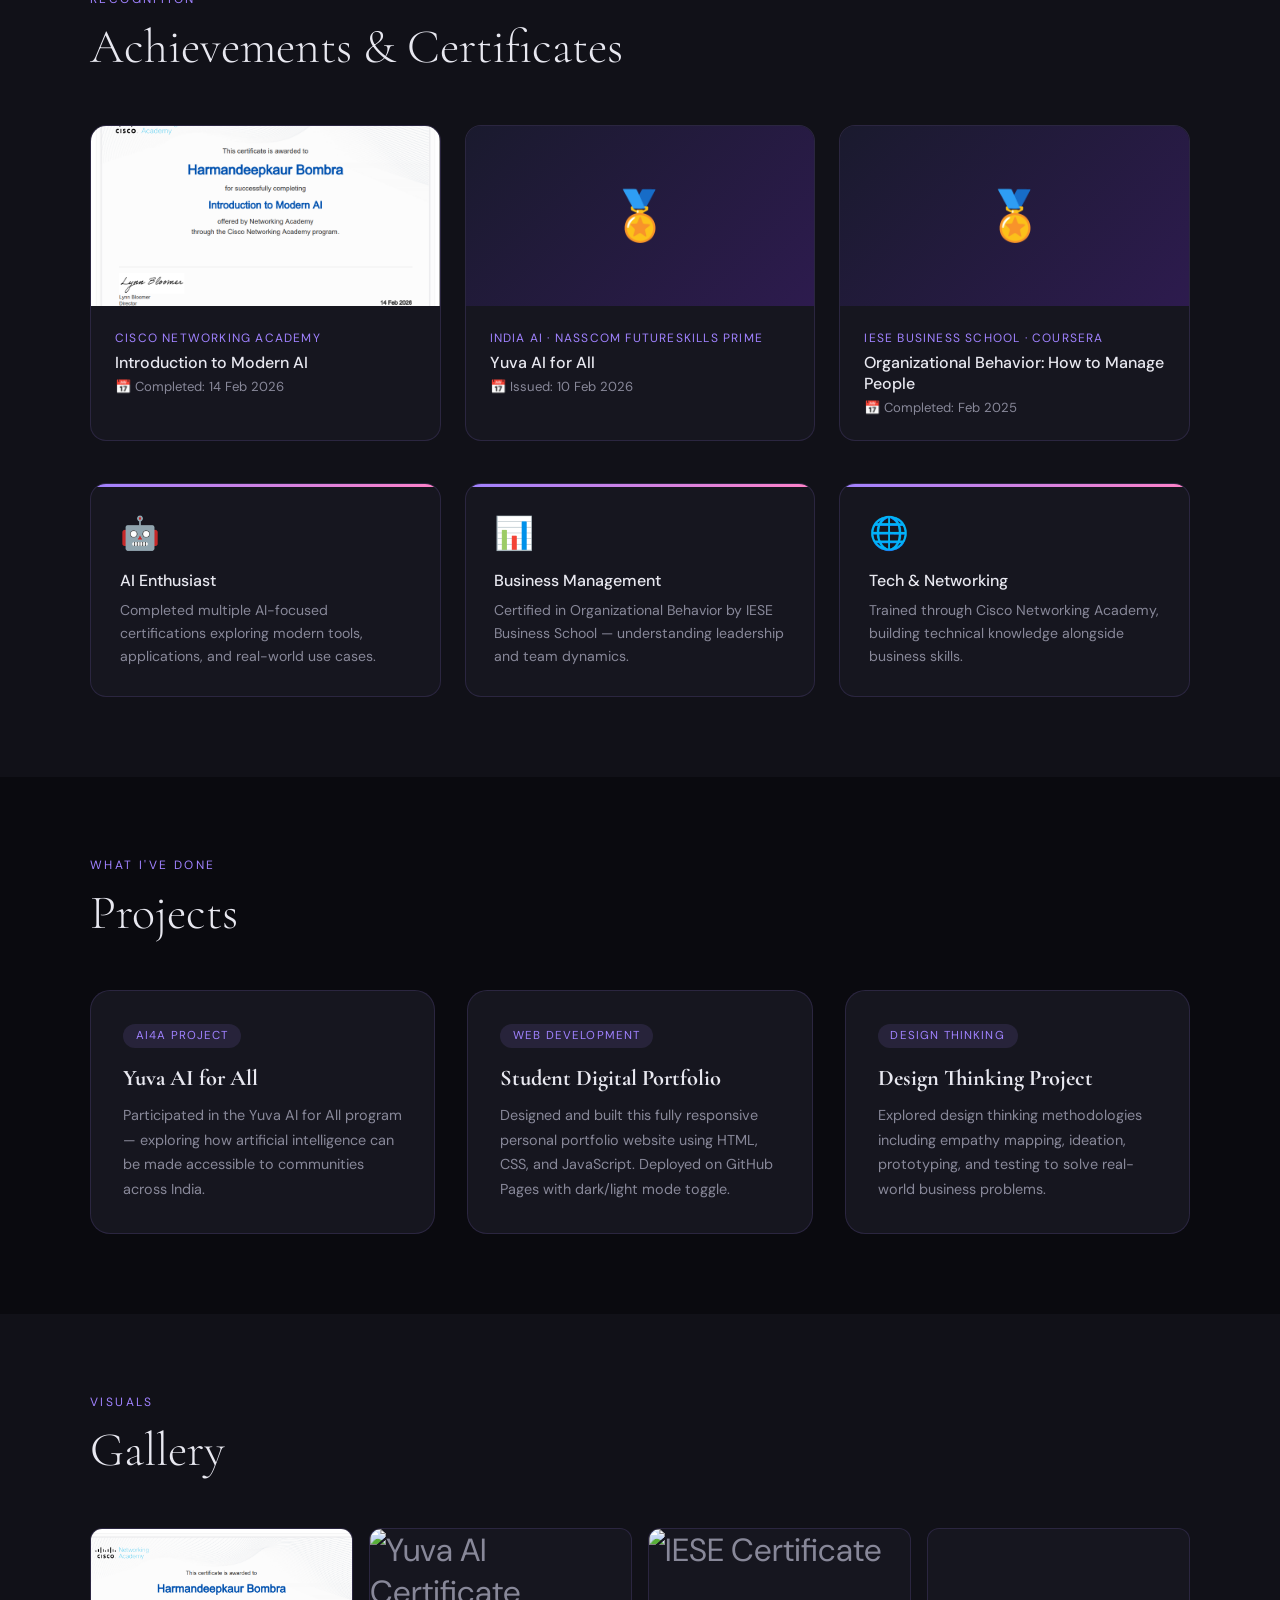
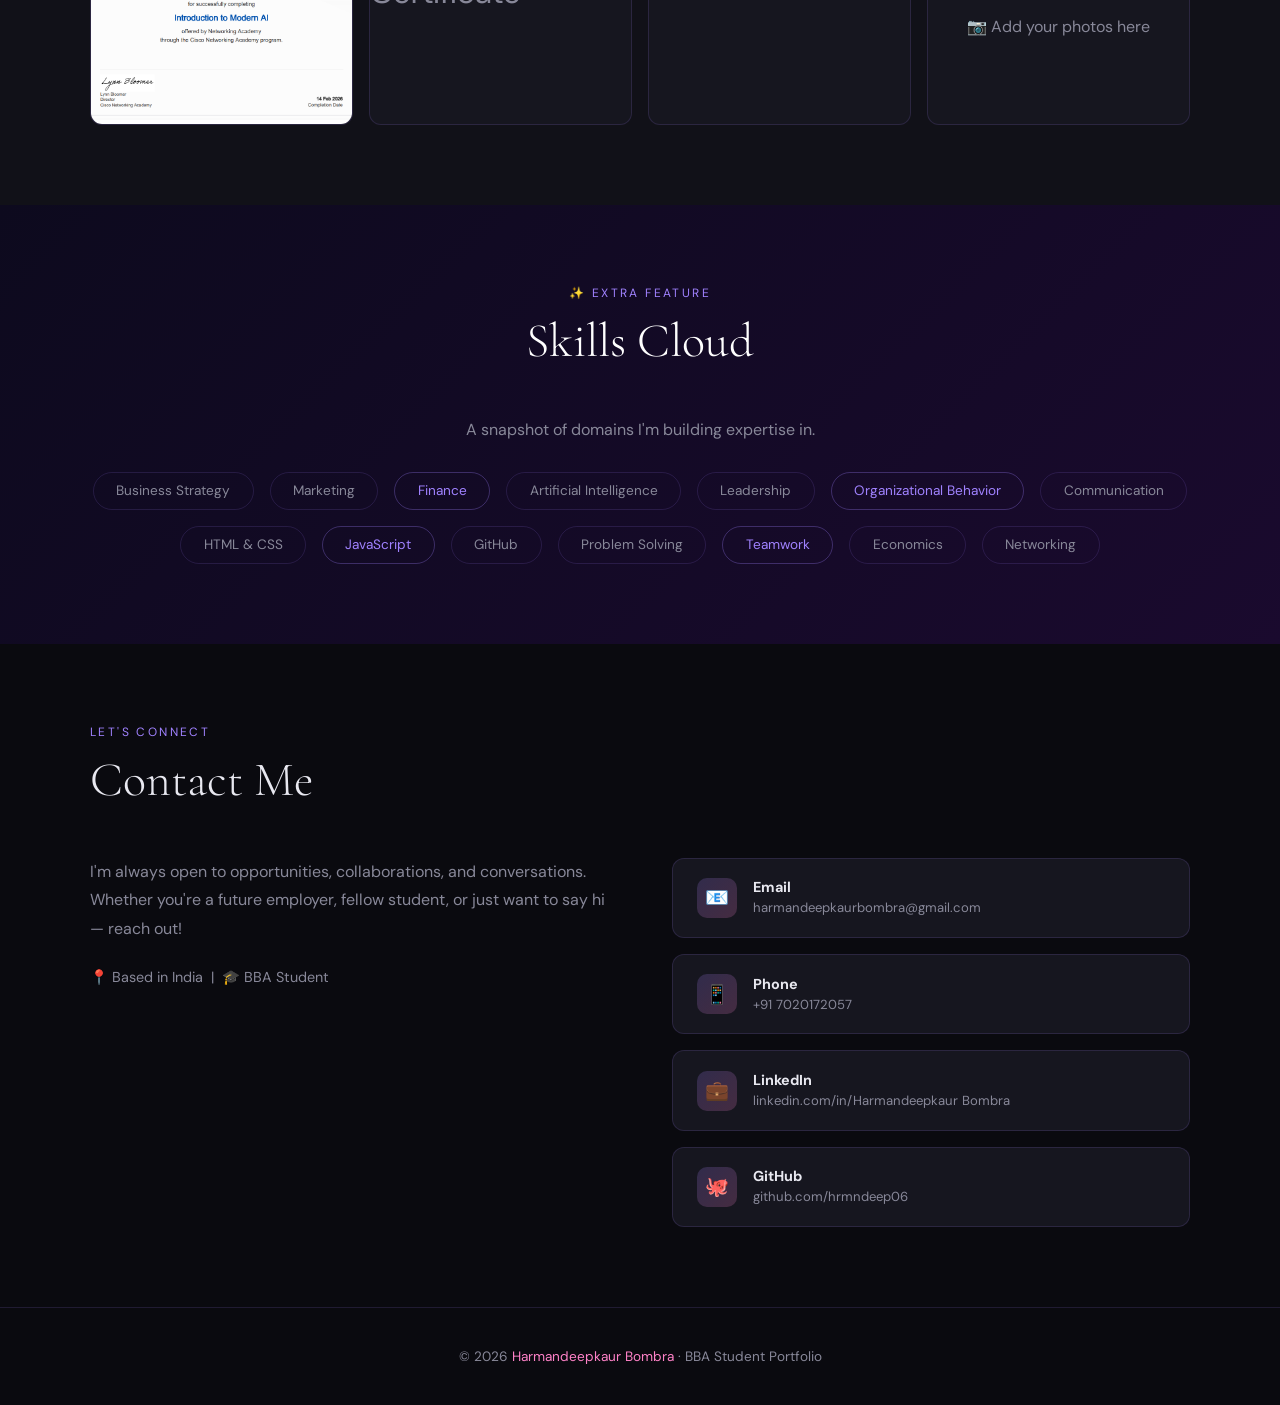
==== commit a8f447d3: "Update index.html" ====
--- a/index.html
+++ b/index.html
@@ -30,7 +30,10 @@
   <div class="hero-inner">
 
     <!-- YOUR PHOTO: Replace emoji div with your actual photo -->
-    <!-- <img src="WhatsApp Images 2026-05-01 at 12.04.24 PM.jpeg" class="hero-photo" alt="Harmandeepkaur Bombra"> -->
+    <!-- Option 1: Emoji placeholder (current) -->
+    <div class="hero-photo-placeholder">👩</div>
+    <!-- Option 2: Your real photo — delete div above and uncomment below -->
+    <!-- <img src="your-photo.jpg" class="hero-photo" alt="Harmandeepkaur Bombra"> -->
 
     <h1 class="hero-name">
       Harmandeepkaur
@@ -106,7 +109,7 @@
 
       <div class="cert-card reveal">
         <div class="cert-img">
-          <img src="YUVA AI.jpeg" alt="Yuva AI Certificate" onerror="this.parentElement.innerHTML='🏅'"/>
+          <img src="YUVA_AI.jpeg" alt="Yuva AI Certificate" onerror="this.parentElement.innerHTML='🏅'"/>
         </div>
         <div class="cert-body">
           <p class="cert-org">INDIA Ai · Nasscom FutureSkills Prime</p>
@@ -117,7 +120,7 @@
 
       <div class="cert-card reveal">
         <div class="cert-img">
-          <img src="Screenshot 2026-05-01 112155.png" alt="IESE Certificate" onerror="this.parentElement.innerHTML='🏅'"/>
+          <img src="Screenshot_2026-05-01_112155.png" alt="IESE Certificate" onerror="this.parentElement.innerHTML='🏅'"/>
         </div>
         <div class="cert-body">
           <p class="cert-org">IESE Business School · Coursera</p>
@@ -199,11 +202,13 @@
         <img src="INTRO.png" alt="Cisco AI Certificate" onerror="this.innerHTML='🏅'"/>
       </div>
       <div class="gallery-item reveal">
-        <img src="YUVA AI.jpeg" alt="Yuva AI Certificate" onerror="this.innerHTML='🏅'"/>
+        <img src="YUVA_AI.jpeg" alt="Yuva AI Certificate" onerror="this.innerHTML='🏅'"/>
       </div>
       <div class="gallery-item reveal">
         <img src="Screenshot_2026-05-01_112155.png" alt="IESE Certificate" onerror="this.innerHTML='🏅'"/>
       </div>
+      <!-- ADD YOUR PHOTOS: copy line below, change src to your photo filename -->
+      <!-- <div class="gallery-item reveal"><img src="your-photo.jpg" alt="My Photo"/></div> -->
       <div class="gallery-item reveal" style="font-size:1rem;padding:1rem;text-align:center;">
         📷 Add your photos here
       </div>
